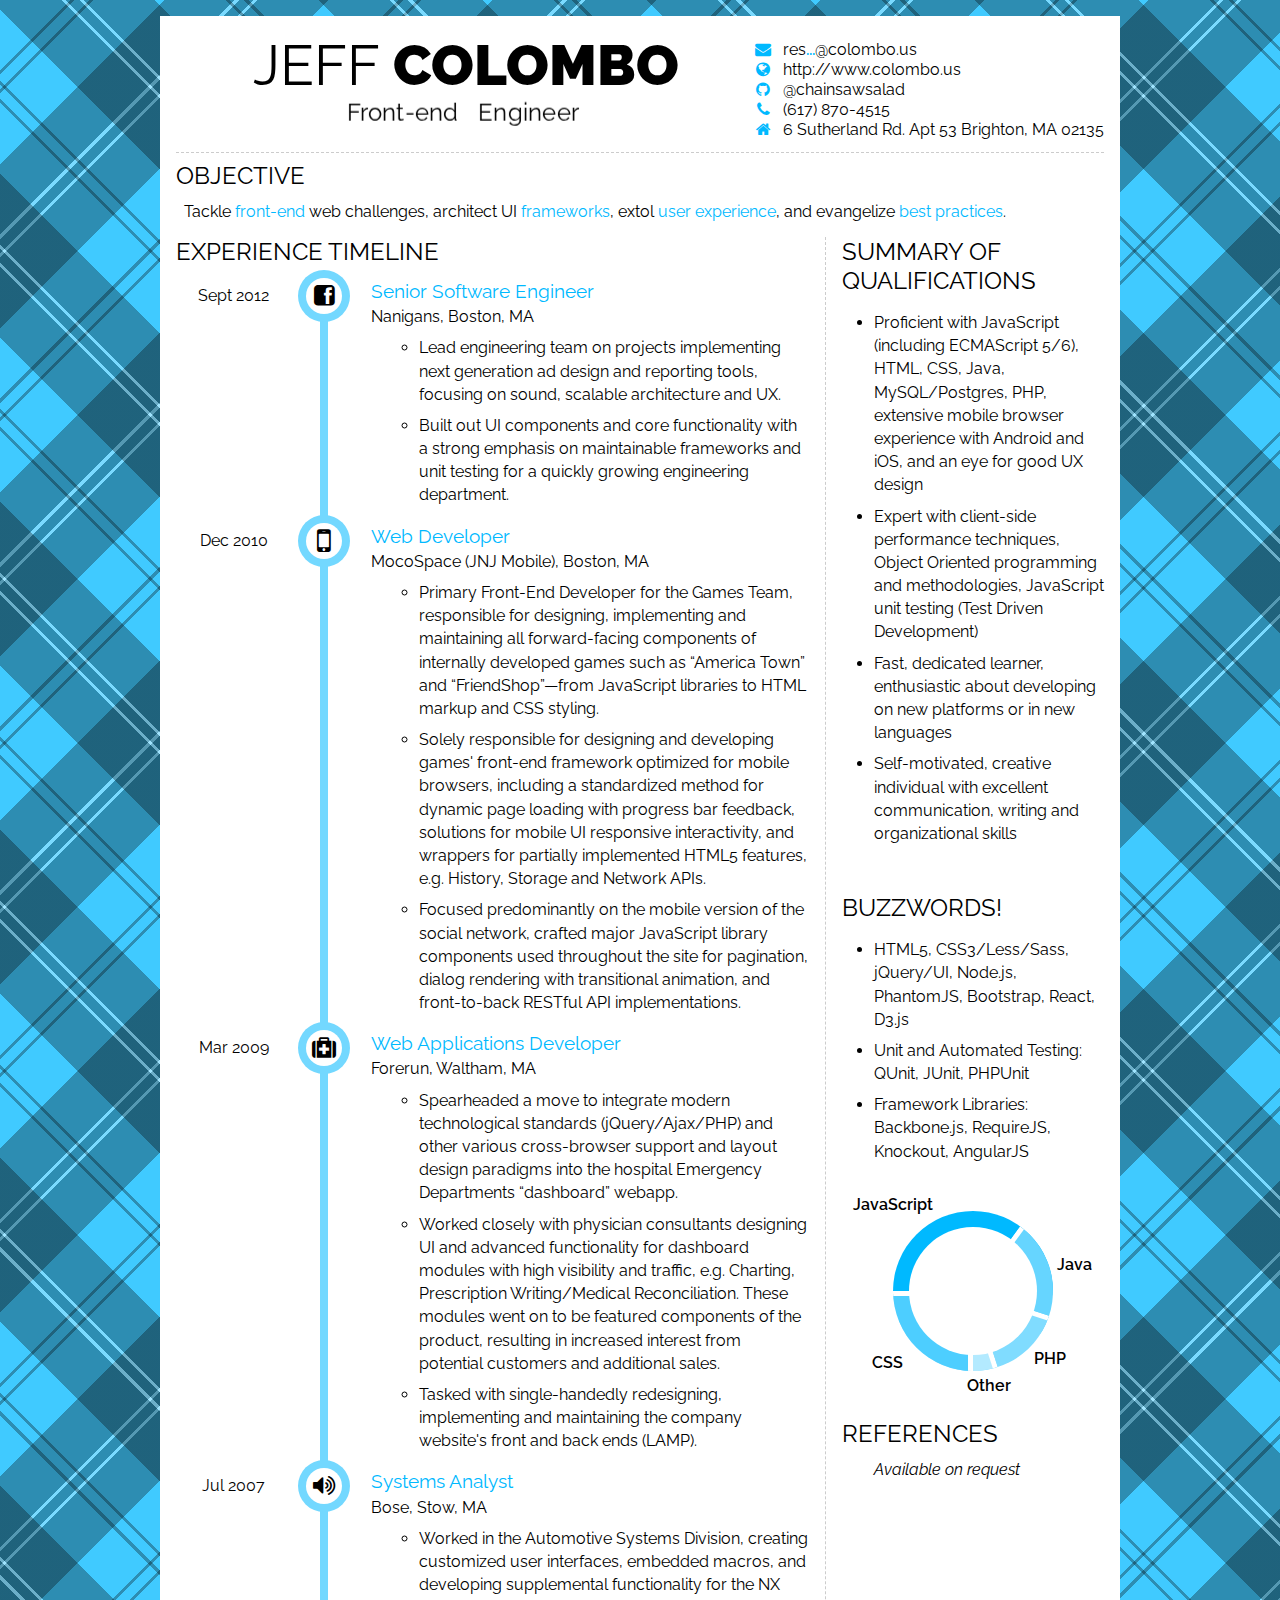
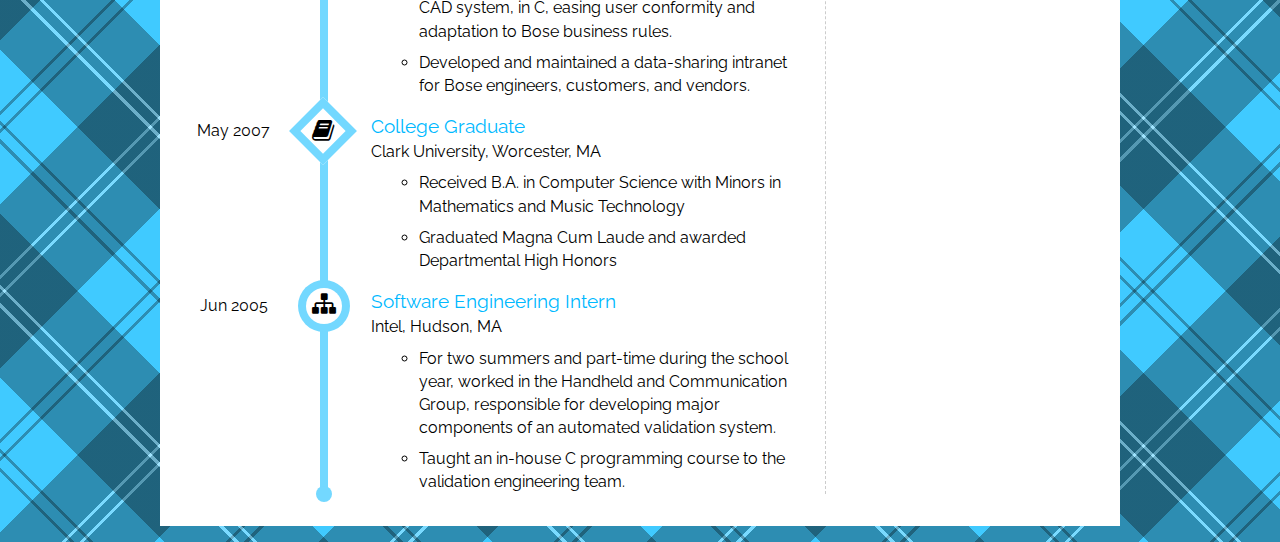
==== resume.html @ 3cbc3ba3 "Less/Sass" ====
<!DOCTYPE html>
<html lang="en">
  <head>
    <meta charset="utf-8">
    <title>Jeff Colombo Resume</title>
    <meta name="viewport" content="width=device-width, initial-scale=1.0">
    <meta name="description" content="Resume for Web Developer Jeff Colombo">
    <meta name="author" content="Jeff Colombo">

    <link href="http://fonts.googleapis.com/css?family=Raleway:900,600,400" rel="stylesheet" type="text/css">
    <link rel="stylesheet" type="text/css" href="/stylesheets/css/resume.css" />
  </head>
  <body>
    <div class="resume">
      <header>
        <div class="contact-info-wrapper">
          <dl>
            <dt class="emphasis"><i class="font-icon icon-envelope"></i></dt>
            <dd>
              <!-- Please excuse the obtrusive JavaScript! Blame ReCaptcha, or Google... -->
              <span class="hidden-email">res<a href="http://www.google.com/recaptcha/mailhide/d?k=01u7hvrrUEGPRYdAg-Y07mNg==&amp;c=YR8vikcQWBKCOrR-VvaVgoRDnx6B1LWPNn09dcgVve4=" onclick="window.open('http://www.google.com/recaptcha/mailhide/d?k\07501u7hvrrUEGPRYdAg-Y07mNg\75\75\46c\75YR8vikcQWBKCOrR-VvaVgoRDnx6B1LWPNn09dcgVve4\075', '', 'toolbar=0,scrollbars=0,location=0,statusbar=0,menubar=0,resizable=0,width=500,height=300'); return false;" title="Reveal this e-mail address">...</a>@colombo.us</span>
              <span class="visible-email">resume@colombo.us</span>
            </dd>
            <dt class="emphasis"><i class="font-icon icon-globe"></i></dt>
            <dd>http://www.colombo.us</dd>
            <dt class="emphasis"><i class="font-icon icon-github"></i></dt>
            <dd>@chainsawsalad</dd>
            <dt class="emphasis"><i class="font-icon icon-phone"></i></dt>
            <dd>(617) 870-4515</dd>
            <dt class="emphasis"><i class="font-icon icon-home"></i></dt>
            <dd>6 Sutherland Rd. Apt 53 Brighton, MA 02135</dd>
          </dl>
        </div>
        <hgroup class="name-title-collection">
          <h1 class="name-title-collection__name">Jeff <span class="name-title-collection__name__last">Colombo</span></h1>
          <h2 class="name-title-collection__title">
            <div class="flipper">
              <div class="adjectives word-container">
                <span class="name-title-collection__title__word front">Front-end</span>
                <span class="name-title-collection__title__word back">Client-side</span>
                <span class="name-title-collection__title__word front">Web</span>
                <span class="name-title-collection__title__word front">UI</span>
              </div>
            </div>
            <div class="flipper">
              <div class="synonyms word-container">
                <span class="name-title-collection__title__word front">Engineer</span>
                <span class="name-title-collection__title__word back">Developer</span>
                <span class="name-title-collection__title__word front">Architect</span>
                <span class="name-title-collection__title__word front">Guy</span>
              </div>
            </div>
          </h2>
        </hgroup>
      </header>

      <section class="resume-section objective">
        <h2 class="section-title">Objective</h2>
        <div class="resume-section__body-wrapper">
          <p>Tackle <span class="emphasis">front-end</span> web challenges, architect UI <span class="emphasis">frameworks</span>, extol <span class="emphasis">user experience</span>, and evangelize <span class="emphasis">best practices</span>.</p>
        </div>
      </section>

      <div class="gutter resume-section__body-wrapper">
        <h2 class="section-title">Summary of Qualifications</h2>

        <aside class="resume-section gutter__aside qualifications">
          <ul>
            <li>Proficient with JavaScript (including ECMAScript 5/6), HTML, CSS, Java, MySQL/Postgres, PHP, extensive mobile browser experience with Android and iOS, and an eye for good UX design</li>
            <li>Expert with client-side performance techniques, Object Oriented programming and methodologies, JavaScript unit testing (Test Driven Development)</li>
            <li>Fast, dedicated learner, enthusiastic about developing on new platforms or in new languages</li>
            <li>Self-motivated, creative individual with excellent communication, writing and organizational skills</li>
          </ul>
        </aside>

        <h2 class="section-title">Buzzwords!</h2>

        <aside class="resume-section gutter__aside buzzwords">
          <ul>
            <li>HTML5, CSS3/Less/Sass, jQuery/UI, Node.js, PhantomJS, Bootstrap, React, D3.js</li>
            <li>Unit and Automated Testing: QUnit, JUnit, PHPUnit</li>
            <li>Framework Libraries: Backbone.js, RequireJS, Knockout, AngularJS</li>
          </ul>
        </aside>

        <aside class="resume-section gutter__aside skill-chart">
          <div class="skill-chart__slice slice-1" data-percent="35">
            <span class="skill-chart__slice__label">JavaScript</span>
          </div>
          <div class="skill-chart__slice slice-2" data-percent="20">
            <span class="skill-chart__slice__label">Java</span>
          </div>
          <div class="skill-chart__slice slice-3" data-percent="10">
            <span class="skill-chart__slice__label">PHP</span>
          </div>
          <div class="skill-chart__slice slice-4" data-percent="10">
            <span class="skill-chart__slice__label">Other</span>
          </div>
          <div class="skill-chart__slice slice-5" data-percent="25">
            <span class="skill-chart__slice__label">CSS</span>
          </div>
          <div class="skill-chart__hole"></div>
        </aside>

        <h2 class="section-title">References</h2>

        <aside class="resume-section gutter__aside references">
          <p><em>Available on request</em></p>
        </aside>
      </div>

      <div class="content">

        <section class="resume-section experience">
          <h2 class="section-title">Experience Timeline</h2>
          <div class="resume-section__body-wrapper">
            <ul class="timeline">
              <li class="timeline__point">
                <time class="timeline__point__date" datetime="2012-09-17">Sept 2012</time>
                <time class="timeline__point__date--end" datetime="0000-00-00">Present</time>
                <div class="timeline-point__icon circle"><i class="font-icon icon-facebook-sign"></i></div>
                <div class="timeline__point__summary">
                  <h3 class="job-title emphasis">Senior Software Engineer</h3>
                  <h4 class="employer-name">Nanigans, Boston, MA</h4>
                  <ul class="job-summary">
                    <li>Lead engineering team on projects implementing next generation ad design and reporting tools, focusing on sound, scalable architecture and UX.</li>
                    <li>Built out UI components and core functionality with a strong emphasis on maintainable frameworks and unit testing for a quickly growing engineering department.</li>
                  </ul>
                </div>
              </li>

              <li class="timeline__point">
                <time class="timeline__point__date" datetime="2010-12-20">Dec 2010</time>
                <time class="timeline__point__date--end" datetime="2012-09-07">Sept 2012</time>
                <div class="timeline-point__icon circle"><i class="font-icon icon-mobile-phone icon-large"></i></div>
                <div class="timeline__point__summary">
                  <h3 class="job-title emphasis">Web Developer</h3>
                  <h4 class="employer-name">MocoSpace (JNJ Mobile), Boston, MA</h4>
                  <ul class="job-summary">
                    <li>Primary Front-End Developer for the Games Team, responsible for designing, implementing and maintaining all forward-facing components of internally developed games such as &ldquo;America Town&rdquo; and &ldquo;FriendShop&rdquo;&mdash;from JavaScript libraries to HTML markup and CSS styling.</li>
                    <li>Solely responsible for designing and developing games' front-end framework optimized for mobile browsers, including a standardized method for dynamic page loading with progress bar feedback, solutions for mobile UI responsive interactivity, and wrappers for partially implemented HTML5 features, e.g. History, Storage and Network APIs.</li>
                    <li>Focused predominantly on the mobile version of the social network, crafted major JavaScript library components used throughout the site for pagination, dialog rendering with transitional animation, and front-to-back RESTful API implementations.</li>
                  </ul>
                </div>
              </li>

              <li class="timeline__point">
                <time class="timeline__point__date" datetime="2009-03-09">Mar 2009</time>
                <time class="timeline__point__date--end" datetime="2010-12-17">Dec 2010</time>
                <div class="timeline-point__icon circle"><i class="font-icon icon-medkit"></i></div>
                <div class="timeline__point__summary">
                  <h3 class="job-title emphasis">Web Applications Developer</h3>
                  <h4 class="employer-name">Forerun, Waltham, MA</h4>
                  <ul class="job-summary">
                    <li>Spearheaded a move to integrate modern technological standards (jQuery/Ajax/PHP) and other various cross-browser support and layout design paradigms into the hospital Emergency Departments &ldquo;dashboard&rdquo; webapp.</li>
                    <li>Worked closely with physician consultants designing UI and advanced functionality for dashboard modules with high visibility and traffic, e.g. Charting, Prescription Writing/Medical Reconciliation. These modules went on to be featured components of the product, resulting in increased interest from potential customers and additional sales.</li>
                    <li>Tasked with single-handedly redesigning, implementing and maintaining the company website's front and back ends (LAMP).</li>
                  </ul>
                </div>
              </li>

              <li class="timeline__point">
                <time class="timeline__point__date" datetime="2007-07-16">Jul 2007</time>
                <time class="timeline__point__date--end" datetime="2009-02-27">Feb 2009</time>
                <div class="timeline-point__icon circle"><i class="font-icon icon-volume-up"></i></div>
                <div class="timeline__point__summary">
                  <h3 class="job-title emphasis">Systems Analyst</h3>
                  <h4 class="employer-name">Bose, Stow, MA</h4>
                  <ul class="job-summary">
                    <li>Worked in the Automotive Systems Division, creating customized user interfaces, embedded macros, and developing supplemental functionality for the NX CAD system, in C, easing user conformity and adaptation to Bose business rules.</li>
                    <li>Developed and maintained a data-sharing intranet for Bose engineers, customers, and vendors.</li>
                  </ul>
                </div>
              </li>

              <li class="timeline__point">
                <time class="timeline__point__date--start" datetime="2003-08-17">Aug 2003</time>
                <time class="timeline__point__date" datetime="2007-05-20">May 2007</time>
                <div class="timeline-point__icon diamond offcenter"><i class="font-icon icon-book"></i></div>
                <div class="timeline__point__summary">
                  <h3 class="job-title emphasis">College Graduate</h3>
                  <h4 class="employer-name">Clark University, Worcester, MA</h4>
                  <ul class="job-summary">
                    <li>Received B.A. in Computer Science with Minors in Mathematics and Music Technology</li>
                    <li>Graduated Magna Cum Laude and awarded Departmental High Honors</li>
                  </ul>
                </div>
              </li>

              <li class="timeline__point">
                <time class="timeline__point__date" datetime="2005-06-13">Jun 2005</time>
                <time class="timeline__point__date--end" datetime="2006-11-22">Nov 2006</time>
                <div class="timeline-point__icon circle offcenter"><i class="font-icon icon-sitemap"></i></div>
                <div class="timeline__point__summary">
                  <h3 class="job-title emphasis">Software Engineering Intern</h3>
                  <h4 class="employer-name">Intel, Hudson, MA</h4>
                  <ul class="job-summary">
                    <li>For two summers and part-time during the school year, worked in the Handheld and Communication Group, responsible for developing major components of an automated validation system.</li>
                    <li>Taught an in-house C programming course to the validation engineering team.</li>
                  </ul>
                </div>
              </li>
            </ul>
          </div>
        </section>
      </div>

    </div>
  </body>
</html>
---- stylesheets/css/resume.css ----
/*!
 *  Font Awesome 3.2.1
 *  the iconic font designed for Bootstrap
 *  ------------------------------------------------------------------------------
 *  The full suite of pictographic icons, examples, and documentation can be
 *  found at http://fontawesome.io.  Stay up to date on Twitter at
 *  http://twitter.com/fontawesome.
 *
 *  License
 *  ------------------------------------------------------------------------------
 *  - The Font Awesome font is licensed under SIL OFL 1.1 -
 *    http://scripts.sil.org/OFL
 *  - Font Awesome CSS, LESS, and SASS files are licensed under MIT License -
 *    http://opensource.org/licenses/mit-license.html
 *  - Font Awesome documentation licensed under CC BY 3.0 -
 *    http://creativecommons.org/licenses/by/3.0/
 *  - Attribution is no longer required in Font Awesome 3.0, but much appreciated:
 *    "Font Awesome by Dave Gandy - http://fontawesome.io"
 *
 *  Author - Dave Gandy
 *  ------------------------------------------------------------------------------
 *  Email: dave@fontawesome.io
 *  Twitter: http://twitter.com/davegandy
 *  Work: Lead Product Designer @ Kyruus - http://kyruus.com
 */
/* FONT PATH
 * -------------------------- */
@font-face {
  font-family: 'FontAwesome';
  src: url('/font/fontawesome-webfont.eot?v=3.2.1');
  src: url('/font/fontawesome-webfont.eot?#iefix&v=3.2.1') format('embedded-opentype'), url('/font/fontawesome-webfont.woff?v=3.2.1') format('woff'), url('/font/fontawesome-webfont.ttf?v=3.2.1') format('truetype'), url('/font/fontawesome-webfont.svg#fontawesomeregular?v=3.2.1') format('svg');
  font-weight: normal;
  font-style: normal;
}
/* FONT AWESOME CORE
 * -------------------------- */
[class^="icon-"],
[class*=" icon-"] {
  font-family: FontAwesome;
  font-weight: normal;
  font-style: normal;
  text-decoration: inherit;
  -webkit-font-smoothing: antialiased;
  *margin-right: .3em;
}
[class^="icon-"]:before,
[class*=" icon-"]:before {
  text-decoration: inherit;
  display: inline-block;
  speak: none;
}
/* makes the font 33% larger relative to the icon container */
.icon-large:before {
  vertical-align: -10%;
  font-size: 1.3333333333333333em;
}
/* makes sure icons active on rollover in links */
a [class^="icon-"],
a [class*=" icon-"] {
  display: inline;
}
/* increased font size for icon-large */
[class^="icon-"].icon-fixed-width,
[class*=" icon-"].icon-fixed-width {
  display: inline-block;
  width: 1.1428571428571428em;
  text-align: right;
  padding-right: 0.2857142857142857em;
}
[class^="icon-"].icon-fixed-width.icon-large,
[class*=" icon-"].icon-fixed-width.icon-large {
  width: 1.4285714285714286em;
}
.icons-ul {
  margin-left: 2.142857142857143em;
  list-style-type: none;
}
.icons-ul > li {
  position: relative;
}
.icons-ul .icon-li {
  position: absolute;
  left: -2.142857142857143em;
  width: 2.142857142857143em;
  text-align: center;
  line-height: inherit;
}
[class^="icon-"].hide,
[class*=" icon-"].hide {
  display: none;
}
.icon-muted {
  color: #eeeeee;
}
.icon-light {
  color: #ffffff;
}
.icon-dark {
  color: #333333;
}
.icon-border {
  border: solid 1px #eeeeee;
  padding: .2em .25em .15em;
  -webkit-border-radius: 3px;
  -moz-border-radius: 3px;
  border-radius: 3px;
}
.icon-2x {
  font-size: 2em;
}
.icon-2x.icon-border {
  border-width: 2px;
  -webkit-border-radius: 4px;
  -moz-border-radius: 4px;
  border-radius: 4px;
}
.icon-3x {
  font-size: 3em;
}
.icon-3x.icon-border {
  border-width: 3px;
  -webkit-border-radius: 5px;
  -moz-border-radius: 5px;
  border-radius: 5px;
}
.icon-4x {
  font-size: 4em;
}
.icon-4x.icon-border {
  border-width: 4px;
  -webkit-border-radius: 6px;
  -moz-border-radius: 6px;
  border-radius: 6px;
}
.icon-5x {
  font-size: 5em;
}
.icon-5x.icon-border {
  border-width: 5px;
  -webkit-border-radius: 7px;
  -moz-border-radius: 7px;
  border-radius: 7px;
}
.pull-right {
  float: right;
}
.pull-left {
  float: left;
}
[class^="icon-"].pull-left,
[class*=" icon-"].pull-left {
  margin-right: .3em;
}
[class^="icon-"].pull-right,
[class*=" icon-"].pull-right {
  margin-left: .3em;
}
/* BOOTSTRAP SPECIFIC CLASSES
 * -------------------------- */
/* Bootstrap 2.0 sprites.less reset */
[class^="icon-"],
[class*=" icon-"] {
  display: inline;
  width: auto;
  height: auto;
  line-height: normal;
  vertical-align: baseline;
  background-image: none;
  background-position: 0% 0%;
  background-repeat: repeat;
  margin-top: 0;
}
/* more sprites.less reset */
.icon-white,
.nav-pills > .active > a > [class^="icon-"],
.nav-pills > .active > a > [class*=" icon-"],
.nav-list > .active > a > [class^="icon-"],
.nav-list > .active > a > [class*=" icon-"],
.navbar-inverse .nav > .active > a > [class^="icon-"],
.navbar-inverse .nav > .active > a > [class*=" icon-"],
.dropdown-menu > li > a:hover > [class^="icon-"],
.dropdown-menu > li > a:hover > [class*=" icon-"],
.dropdown-menu > .active > a > [class^="icon-"],
.dropdown-menu > .active > a > [class*=" icon-"],
.dropdown-submenu:hover > a > [class^="icon-"],
.dropdown-submenu:hover > a > [class*=" icon-"] {
  background-image: none;
}
/* keeps Bootstrap styles with and without icons the same */
.btn [class^="icon-"].icon-large,
.nav [class^="icon-"].icon-large,
.btn [class*=" icon-"].icon-large,
.nav [class*=" icon-"].icon-large {
  line-height: .9em;
}
.btn [class^="icon-"].icon-spin,
.nav [class^="icon-"].icon-spin,
.btn [class*=" icon-"].icon-spin,
.nav [class*=" icon-"].icon-spin {
  display: inline-block;
}
.nav-tabs [class^="icon-"],
.nav-pills [class^="icon-"],
.nav-tabs [class*=" icon-"],
.nav-pills [class*=" icon-"],
.nav-tabs [class^="icon-"].icon-large,
.nav-pills [class^="icon-"].icon-large,
.nav-tabs [class*=" icon-"].icon-large,
.nav-pills [class*=" icon-"].icon-large {
  line-height: .9em;
}
.btn [class^="icon-"].pull-left.icon-2x,
.btn [class*=" icon-"].pull-left.icon-2x,
.btn [class^="icon-"].pull-right.icon-2x,
.btn [class*=" icon-"].pull-right.icon-2x {
  margin-top: .18em;
}
.btn [class^="icon-"].icon-spin.icon-large,
.btn [class*=" icon-"].icon-spin.icon-large {
  line-height: .8em;
}
.btn.btn-small [class^="icon-"].pull-left.icon-2x,
.btn.btn-small [class*=" icon-"].pull-left.icon-2x,
.btn.btn-small [class^="icon-"].pull-right.icon-2x,
.btn.btn-small [class*=" icon-"].pull-right.icon-2x {
  margin-top: .25em;
}
.btn.btn-large [class^="icon-"],
.btn.btn-large [class*=" icon-"] {
  margin-top: 0;
}
.btn.btn-large [class^="icon-"].pull-left.icon-2x,
.btn.btn-large [class*=" icon-"].pull-left.icon-2x,
.btn.btn-large [class^="icon-"].pull-right.icon-2x,
.btn.btn-large [class*=" icon-"].pull-right.icon-2x {
  margin-top: .05em;
}
.btn.btn-large [class^="icon-"].pull-left.icon-2x,
.btn.btn-large [class*=" icon-"].pull-left.icon-2x {
  margin-right: .2em;
}
.btn.btn-large [class^="icon-"].pull-right.icon-2x,
.btn.btn-large [class*=" icon-"].pull-right.icon-2x {
  margin-left: .2em;
}
/* Fixes alignment in nav lists */
.nav-list [class^="icon-"],
.nav-list [class*=" icon-"] {
  line-height: inherit;
}
/* EXTRAS
 * -------------------------- */
/* Stacked and layered icon */
.icon-stack {
  position: relative;
  display: inline-block;
  width: 2em;
  height: 2em;
  line-height: 2em;
  vertical-align: -35%;
}
.icon-stack [class^="icon-"],
.icon-stack [class*=" icon-"] {
  display: block;
  text-align: center;
  position: absolute;
  width: 100%;
  height: 100%;
  font-size: 1em;
  line-height: inherit;
  *line-height: 2em;
}
.icon-stack .icon-stack-base {
  font-size: 2em;
  *line-height: 1em;
}
/* Animated rotating icon */
.icon-spin {
  display: inline-block;
  -moz-animation: spin 2s infinite linear;
  -o-animation: spin 2s infinite linear;
  -webkit-animation: spin 2s infinite linear;
  animation: spin 2s infinite linear;
}
/* Prevent stack and spinners from being taken inline when inside a link */
a .icon-stack,
a .icon-spin {
  display: inline-block;
  text-decoration: none;
}
@-moz-keyframes spin {
  0% {
    -moz-transform: rotate(0deg);
  }
  100% {
    -moz-transform: rotate(359deg);
  }
}
@-webkit-keyframes spin {
  0% {
    -webkit-transform: rotate(0deg);
  }
  100% {
    -webkit-transform: rotate(359deg);
  }
}
@-o-keyframes spin {
  0% {
    -o-transform: rotate(0deg);
  }
  100% {
    -o-transform: rotate(359deg);
  }
}
@-ms-keyframes spin {
  0% {
    -ms-transform: rotate(0deg);
  }
  100% {
    -ms-transform: rotate(359deg);
  }
}
@keyframes spin {
  0% {
    transform: rotate(0deg);
  }
  100% {
    transform: rotate(359deg);
  }
}
/* Icon rotations and mirroring */
.icon-rotate-90:before {
  -webkit-transform: rotate(90deg);
  -moz-transform: rotate(90deg);
  -ms-transform: rotate(90deg);
  -o-transform: rotate(90deg);
  transform: rotate(90deg);
  filter: progid:DXImageTransform.Microsoft.BasicImage(rotation=1);
}
.icon-rotate-180:before {
  -webkit-transform: rotate(180deg);
  -moz-transform: rotate(180deg);
  -ms-transform: rotate(180deg);
  -o-transform: rotate(180deg);
  transform: rotate(180deg);
  filter: progid:DXImageTransform.Microsoft.BasicImage(rotation=2);
}
.icon-rotate-270:before {
  -webkit-transform: rotate(270deg);
  -moz-transform: rotate(270deg);
  -ms-transform: rotate(270deg);
  -o-transform: rotate(270deg);
  transform: rotate(270deg);
  filter: progid:DXImageTransform.Microsoft.BasicImage(rotation=3);
}
.icon-flip-horizontal:before {
  -webkit-transform: scale(-1, 1);
  -moz-transform: scale(-1, 1);
  -ms-transform: scale(-1, 1);
  -o-transform: scale(-1, 1);
  transform: scale(-1, 1);
}
.icon-flip-vertical:before {
  -webkit-transform: scale(1, -1);
  -moz-transform: scale(1, -1);
  -ms-transform: scale(1, -1);
  -o-transform: scale(1, -1);
  transform: scale(1, -1);
}
/* ensure rotation occurs inside anchor tags */
a .icon-rotate-90:before,
a .icon-rotate-180:before,
a .icon-rotate-270:before,
a .icon-flip-horizontal:before,
a .icon-flip-vertical:before {
  display: inline-block;
}
/* Font Awesome uses the Unicode Private Use Area (PUA) to ensure screen
   readers do not read off random characters that represent icons */
.icon-glass:before {
  content: "\f000";
}
.icon-music:before {
  content: "\f001";
}
.icon-search:before {
  content: "\f002";
}
.icon-envelope-alt:before {
  content: "\f003";
}
.icon-heart:before {
  content: "\f004";
}
.icon-star:before {
  content: "\f005";
}
.icon-star-empty:before {
  content: "\f006";
}
.icon-user:before {
  content: "\f007";
}
.icon-film:before {
  content: "\f008";
}
.icon-th-large:before {
  content: "\f009";
}
.icon-th:before {
  content: "\f00a";
}
.icon-th-list:before {
  content: "\f00b";
}
.icon-ok:before {
  content: "\f00c";
}
.icon-remove:before {
  content: "\f00d";
}
.icon-zoom-in:before {
  content: "\f00e";
}
.icon-zoom-out:before {
  content: "\f010";
}
.icon-power-off:before,
.icon-off:before {
  content: "\f011";
}
.icon-signal:before {
  content: "\f012";
}
.icon-gear:before,
.icon-cog:before {
  content: "\f013";
}
.icon-trash:before {
  content: "\f014";
}
.icon-home:before {
  content: "\f015";
}
.icon-file-alt:before {
  content: "\f016";
}
.icon-time:before {
  content: "\f017";
}
.icon-road:before {
  content: "\f018";
}
.icon-download-alt:before {
  content: "\f019";
}
.icon-download:before {
  content: "\f01a";
}
.icon-upload:before {
  content: "\f01b";
}
.icon-inbox:before {
  content: "\f01c";
}
.icon-play-circle:before {
  content: "\f01d";
}
.icon-rotate-right:before,
.icon-repeat:before {
  content: "\f01e";
}
.icon-refresh:before {
  content: "\f021";
}
.icon-list-alt:before {
  content: "\f022";
}
.icon-lock:before {
  content: "\f023";
}
.icon-flag:before {
  content: "\f024";
}
.icon-headphones:before {
  content: "\f025";
}
.icon-volume-off:before {
  content: "\f026";
}
.icon-volume-down:before {
  content: "\f027";
}
.icon-volume-up:before {
  content: "\f028";
}
.icon-qrcode:before {
  content: "\f029";
}
.icon-barcode:before {
  content: "\f02a";
}
.icon-tag:before {
  content: "\f02b";
}
.icon-tags:before {
  content: "\f02c";
}
.icon-book:before {
  content: "\f02d";
}
.icon-bookmark:before {
  content: "\f02e";
}
.icon-print:before {
  content: "\f02f";
}
.icon-camera:before {
  content: "\f030";
}
.icon-font:before {
  content: "\f031";
}
.icon-bold:before {
  content: "\f032";
}
.icon-italic:before {
  content: "\f033";
}
.icon-text-height:before {
  content: "\f034";
}
.icon-text-width:before {
  content: "\f035";
}
.icon-align-left:before {
  content: "\f036";
}
.icon-align-center:before {
  content: "\f037";
}
.icon-align-right:before {
  content: "\f038";
}
.icon-align-justify:before {
  content: "\f039";
}
.icon-list:before {
  content: "\f03a";
}
.icon-indent-left:before {
  content: "\f03b";
}
.icon-indent-right:before {
  content: "\f03c";
}
.icon-facetime-video:before {
  content: "\f03d";
}
.icon-picture:before {
  content: "\f03e";
}
.icon-pencil:before {
  content: "\f040";
}
.icon-map-marker:before {
  content: "\f041";
}
.icon-adjust:before {
  content: "\f042";
}
.icon-tint:before {
  content: "\f043";
}
.icon-edit:before {
  content: "\f044";
}
.icon-share:before {
  content: "\f045";
}
.icon-check:before {
  content: "\f046";
}
.icon-move:before {
  content: "\f047";
}
.icon-step-backward:before {
  content: "\f048";
}
.icon-fast-backward:before {
  content: "\f049";
}
.icon-backward:before {
  content: "\f04a";
}
.icon-play:before {
  content: "\f04b";
}
.icon-pause:before {
  content: "\f04c";
}
.icon-stop:before {
  content: "\f04d";
}
.icon-forward:before {
  content: "\f04e";
}
.icon-fast-forward:before {
  content: "\f050";
}
.icon-step-forward:before {
  content: "\f051";
}
.icon-eject:before {
  content: "\f052";
}
.icon-chevron-left:before {
  content: "\f053";
}
.icon-chevron-right:before {
  content: "\f054";
}
.icon-plus-sign:before {
  content: "\f055";
}
.icon-minus-sign:before {
  content: "\f056";
}
.icon-remove-sign:before {
  content: "\f057";
}
.icon-ok-sign:before {
  content: "\f058";
}
.icon-question-sign:before {
  content: "\f059";
}
.icon-info-sign:before {
  content: "\f05a";
}
.icon-screenshot:before {
  content: "\f05b";
}
.icon-remove-circle:before {
  content: "\f05c";
}
.icon-ok-circle:before {
  content: "\f05d";
}
.icon-ban-circle:before {
  content: "\f05e";
}
.icon-arrow-left:before {
  content: "\f060";
}
.icon-arrow-right:before {
  content: "\f061";
}
.icon-arrow-up:before {
  content: "\f062";
}
.icon-arrow-down:before {
  content: "\f063";
}
.icon-mail-forward:before,
.icon-share-alt:before {
  content: "\f064";
}
.icon-resize-full:before {
  content: "\f065";
}
.icon-resize-small:before {
  content: "\f066";
}
.icon-plus:before {
  content: "\f067";
}
.icon-minus:before {
  content: "\f068";
}
.icon-asterisk:before {
  content: "\f069";
}
.icon-exclamation-sign:before {
  content: "\f06a";
}
.icon-gift:before {
  content: "\f06b";
}
.icon-leaf:before {
  content: "\f06c";
}
.icon-fire:before {
  content: "\f06d";
}
.icon-eye-open:before {
  content: "\f06e";
}
.icon-eye-close:before {
  content: "\f070";
}
.icon-warning-sign:before {
  content: "\f071";
}
.icon-plane:before {
  content: "\f072";
}
.icon-calendar:before {
  content: "\f073";
}
.icon-random:before {
  content: "\f074";
}
.icon-comment:before {
  content: "\f075";
}
.icon-magnet:before {
  content: "\f076";
}
.icon-chevron-up:before {
  content: "\f077";
}
.icon-chevron-down:before {
  content: "\f078";
}
.icon-retweet:before {
  content: "\f079";
}
.icon-shopping-cart:before {
  content: "\f07a";
}
.icon-folder-close:before {
  content: "\f07b";
}
.icon-folder-open:before {
  content: "\f07c";
}
.icon-resize-vertical:before {
  content: "\f07d";
}
.icon-resize-horizontal:before {
  content: "\f07e";
}
.icon-bar-chart:before {
  content: "\f080";
}
.icon-twitter-sign:before {
  content: "\f081";
}
.icon-facebook-sign:before {
  content: "\f082";
}
.icon-camera-retro:before {
  content: "\f083";
}
.icon-key:before {
  content: "\f084";
}
.icon-gears:before,
.icon-cogs:before {
  content: "\f085";
}
.icon-comments:before {
  content: "\f086";
}
.icon-thumbs-up-alt:before {
  content: "\f087";
}
.icon-thumbs-down-alt:before {
  content: "\f088";
}
.icon-star-half:before {
  content: "\f089";
}
.icon-heart-empty:before {
  content: "\f08a";
}
.icon-signout:before {
  content: "\f08b";
}
.icon-linkedin-sign:before {
  content: "\f08c";
}
.icon-pushpin:before {
  content: "\f08d";
}
.icon-external-link:before {
  content: "\f08e";
}
.icon-signin:before {
  content: "\f090";
}
.icon-trophy:before {
  content: "\f091";
}
.icon-github-sign:before {
  content: "\f092";
}
.icon-upload-alt:before {
  content: "\f093";
}
.icon-lemon:before {
  content: "\f094";
}
.icon-phone:before {
  content: "\f095";
}
.icon-unchecked:before,
.icon-check-empty:before {
  content: "\f096";
}
.icon-bookmark-empty:before {
  content: "\f097";
}
.icon-phone-sign:before {
  content: "\f098";
}
.icon-twitter:before {
  content: "\f099";
}
.icon-facebook:before {
  content: "\f09a";
}
.icon-github:before {
  content: "\f09b";
}
.icon-unlock:before {
  content: "\f09c";
}
.icon-credit-card:before {
  content: "\f09d";
}
.icon-rss:before {
  content: "\f09e";
}
.icon-hdd:before {
  content: "\f0a0";
}
.icon-bullhorn:before {
  content: "\f0a1";
}
.icon-bell:before {
  content: "\f0a2";
}
.icon-certificate:before {
  content: "\f0a3";
}
.icon-hand-right:before {
  content: "\f0a4";
}
.icon-hand-left:before {
  content: "\f0a5";
}
.icon-hand-up:before {
  content: "\f0a6";
}
.icon-hand-down:before {
  content: "\f0a7";
}
.icon-circle-arrow-left:before {
  content: "\f0a8";
}
.icon-circle-arrow-right:before {
  content: "\f0a9";
}
.icon-circle-arrow-up:before {
  content: "\f0aa";
}
.icon-circle-arrow-down:before {
  content: "\f0ab";
}
.icon-globe:before {
  content: "\f0ac";
}
.icon-wrench:before {
  content: "\f0ad";
}
.icon-tasks:before {
  content: "\f0ae";
}
.icon-filter:before {
  content: "\f0b0";
}
.icon-briefcase:before {
  content: "\f0b1";
}
.icon-fullscreen:before {
  content: "\f0b2";
}
.icon-group:before {
  content: "\f0c0";
}
.icon-link:before {
  content: "\f0c1";
}
.icon-cloud:before {
  content: "\f0c2";
}
.icon-beaker:before {
  content: "\f0c3";
}
.icon-cut:before {
  content: "\f0c4";
}
.icon-copy:before {
  content: "\f0c5";
}
.icon-paperclip:before,
.icon-paper-clip:before {
  content: "\f0c6";
}
.icon-save:before {
  content: "\f0c7";
}
.icon-sign-blank:before {
  content: "\f0c8";
}
.icon-reorder:before {
  content: "\f0c9";
}
.icon-list-ul:before {
  content: "\f0ca";
}
.icon-list-ol:before {
  content: "\f0cb";
}
.icon-strikethrough:before {
  content: "\f0cc";
}
.icon-underline:before {
  content: "\f0cd";
}
.icon-table:before {
  content: "\f0ce";
}
.icon-magic:before {
  content: "\f0d0";
}
.icon-truck:before {
  content: "\f0d1";
}
.icon-pinterest:before {
  content: "\f0d2";
}
.icon-pinterest-sign:before {
  content: "\f0d3";
}
.icon-google-plus-sign:before {
  content: "\f0d4";
}
.icon-google-plus:before {
  content: "\f0d5";
}
.icon-money:before {
  content: "\f0d6";
}
.icon-caret-down:before {
  content: "\f0d7";
}
.icon-caret-up:before {
  content: "\f0d8";
}
.icon-caret-left:before {
  content: "\f0d9";
}
.icon-caret-right:before {
  content: "\f0da";
}
.icon-columns:before {
  content: "\f0db";
}
.icon-sort:before {
  content: "\f0dc";
}
.icon-sort-down:before {
  content: "\f0dd";
}
.icon-sort-up:before {
  content: "\f0de";
}
.icon-envelope:before {
  content: "\f0e0";
}
.icon-linkedin:before {
  content: "\f0e1";
}
.icon-rotate-left:before,
.icon-undo:before {
  content: "\f0e2";
}
.icon-legal:before {
  content: "\f0e3";
}
.icon-dashboard:before {
  content: "\f0e4";
}
.icon-comment-alt:before {
  content: "\f0e5";
}
.icon-comments-alt:before {
  content: "\f0e6";
}
.icon-bolt:before {
  content: "\f0e7";
}
.icon-sitemap:before {
  content: "\f0e8";
}
.icon-umbrella:before {
  content: "\f0e9";
}
.icon-paste:before {
  content: "\f0ea";
}
.icon-lightbulb:before {
  content: "\f0eb";
}
.icon-exchange:before {
  content: "\f0ec";
}
.icon-cloud-download:before {
  content: "\f0ed";
}
.icon-cloud-upload:before {
  content: "\f0ee";
}
.icon-user-md:before {
  content: "\f0f0";
}
.icon-stethoscope:before {
  content: "\f0f1";
}
.icon-suitcase:before {
  content: "\f0f2";
}
.icon-bell-alt:before {
  content: "\f0f3";
}
.icon-coffee:before {
  content: "\f0f4";
}
.icon-food:before {
  content: "\f0f5";
}
.icon-file-text-alt:before {
  content: "\f0f6";
}
.icon-building:before {
  content: "\f0f7";
}
.icon-hospital:before {
  content: "\f0f8";
}
.icon-ambulance:before {
  content: "\f0f9";
}
.icon-medkit:before {
  content: "\f0fa";
}
.icon-fighter-jet:before {
  content: "\f0fb";
}
.icon-beer:before {
  content: "\f0fc";
}
.icon-h-sign:before {
  content: "\f0fd";
}
.icon-plus-sign-alt:before {
  content: "\f0fe";
}
.icon-double-angle-left:before {
  content: "\f100";
}
.icon-double-angle-right:before {
  content: "\f101";
}
.icon-double-angle-up:before {
  content: "\f102";
}
.icon-double-angle-down:before {
  content: "\f103";
}
.icon-angle-left:before {
  content: "\f104";
}
.icon-angle-right:before {
  content: "\f105";
}
.icon-angle-up:before {
  content: "\f106";
}
.icon-angle-down:before {
  content: "\f107";
}
.icon-desktop:before {
  content: "\f108";
}
.icon-laptop:before {
  content: "\f109";
}
.icon-tablet:before {
  content: "\f10a";
}
.icon-mobile-phone:before {
  content: "\f10b";
}
.icon-circle-blank:before {
  content: "\f10c";
}
.icon-quote-left:before {
  content: "\f10d";
}
.icon-quote-right:before {
  content: "\f10e";
}
.icon-spinner:before {
  content: "\f110";
}
.icon-circle:before {
  content: "\f111";
}
.icon-mail-reply:before,
.icon-reply:before {
  content: "\f112";
}
.icon-github-alt:before {
  content: "\f113";
}
.icon-folder-close-alt:before {
  content: "\f114";
}
.icon-folder-open-alt:before {
  content: "\f115";
}
.icon-expand-alt:before {
  content: "\f116";
}
.icon-collapse-alt:before {
  content: "\f117";
}
.icon-smile:before {
  content: "\f118";
}
.icon-frown:before {
  content: "\f119";
}
.icon-meh:before {
  content: "\f11a";
}
.icon-gamepad:before {
  content: "\f11b";
}
.icon-keyboard:before {
  content: "\f11c";
}
.icon-flag-alt:before {
  content: "\f11d";
}
.icon-flag-checkered:before {
  content: "\f11e";
}
.icon-terminal:before {
  content: "\f120";
}
.icon-code:before {
  content: "\f121";
}
.icon-reply-all:before {
  content: "\f122";
}
.icon-mail-reply-all:before {
  content: "\f122";
}
.icon-star-half-full:before,
.icon-star-half-empty:before {
  content: "\f123";
}
.icon-location-arrow:before {
  content: "\f124";
}
.icon-crop:before {
  content: "\f125";
}
.icon-code-fork:before {
  content: "\f126";
}
.icon-unlink:before {
  content: "\f127";
}
.icon-question:before {
  content: "\f128";
}
.icon-info:before {
  content: "\f129";
}
.icon-exclamation:before {
  content: "\f12a";
}
.icon-superscript:before {
  content: "\f12b";
}
.icon-subscript:before {
  content: "\f12c";
}
.icon-eraser:before {
  content: "\f12d";
}
.icon-puzzle-piece:before {
  content: "\f12e";
}
.icon-microphone:before {
  content: "\f130";
}
.icon-microphone-off:before {
  content: "\f131";
}
.icon-shield:before {
  content: "\f132";
}
.icon-calendar-empty:before {
  content: "\f133";
}
.icon-fire-extinguisher:before {
  content: "\f134";
}
.icon-rocket:before {
  content: "\f135";
}
.icon-maxcdn:before {
  content: "\f136";
}
.icon-chevron-sign-left:before {
  content: "\f137";
}
.icon-chevron-sign-right:before {
  content: "\f138";
}
.icon-chevron-sign-up:before {
  content: "\f139";
}
.icon-chevron-sign-down:before {
  content: "\f13a";
}
.icon-html5:before {
  content: "\f13b";
}
.icon-css3:before {
  content: "\f13c";
}
.icon-anchor:before {
  content: "\f13d";
}
.icon-unlock-alt:before {
  content: "\f13e";
}
.icon-bullseye:before {
  content: "\f140";
}
.icon-ellipsis-horizontal:before {
  content: "\f141";
}
.icon-ellipsis-vertical:before {
  content: "\f142";
}
.icon-rss-sign:before {
  content: "\f143";
}
.icon-play-sign:before {
  content: "\f144";
}
.icon-ticket:before {
  content: "\f145";
}
.icon-minus-sign-alt:before {
  content: "\f146";
}
.icon-check-minus:before {
  content: "\f147";
}
.icon-level-up:before {
  content: "\f148";
}
.icon-level-down:before {
  content: "\f149";
}
.icon-check-sign:before {
  content: "\f14a";
}
.icon-edit-sign:before {
  content: "\f14b";
}
.icon-external-link-sign:before {
  content: "\f14c";
}
.icon-share-sign:before {
  content: "\f14d";
}
.icon-compass:before {
  content: "\f14e";
}
.icon-collapse:before {
  content: "\f150";
}
.icon-collapse-top:before {
  content: "\f151";
}
.icon-expand:before {
  content: "\f152";
}
.icon-euro:before,
.icon-eur:before {
  content: "\f153";
}
.icon-gbp:before {
  content: "\f154";
}
.icon-dollar:before,
.icon-usd:before {
  content: "\f155";
}
.icon-rupee:before,
.icon-inr:before {
  content: "\f156";
}
.icon-yen:before,
.icon-jpy:before {
  content: "\f157";
}
.icon-renminbi:before,
.icon-cny:before {
  content: "\f158";
}
.icon-won:before,
.icon-krw:before {
  content: "\f159";
}
.icon-bitcoin:before,
.icon-btc:before {
  content: "\f15a";
}
.icon-file:before {
  content: "\f15b";
}
.icon-file-text:before {
  content: "\f15c";
}
.icon-sort-by-alphabet:before {
  content: "\f15d";
}
.icon-sort-by-alphabet-alt:before {
  content: "\f15e";
}
.icon-sort-by-attributes:before {
  content: "\f160";
}
.icon-sort-by-attributes-alt:before {
  content: "\f161";
}
.icon-sort-by-order:before {
  content: "\f162";
}
.icon-sort-by-order-alt:before {
  content: "\f163";
}
.icon-thumbs-up:before {
  content: "\f164";
}
.icon-thumbs-down:before {
  content: "\f165";
}
.icon-youtube-sign:before {
  content: "\f166";
}
.icon-youtube:before {
  content: "\f167";
}
.icon-xing:before {
  content: "\f168";
}
.icon-xing-sign:before {
  content: "\f169";
}
.icon-youtube-play:before {
  content: "\f16a";
}
.icon-dropbox:before {
  content: "\f16b";
}
.icon-stackexchange:before {
  content: "\f16c";
}
.icon-instagram:before {
  content: "\f16d";
}
.icon-flickr:before {
  content: "\f16e";
}
.icon-adn:before {
  content: "\f170";
}
.icon-bitbucket:before {
  content: "\f171";
}
.icon-bitbucket-sign:before {
  content: "\f172";
}
.icon-tumblr:before {
  content: "\f173";
}
.icon-tumblr-sign:before {
  content: "\f174";
}
.icon-long-arrow-down:before {
  content: "\f175";
}
.icon-long-arrow-up:before {
  content: "\f176";
}
.icon-long-arrow-left:before {
  content: "\f177";
}
.icon-long-arrow-right:before {
  content: "\f178";
}
.icon-apple:before {
  content: "\f179";
}
.icon-windows:before {
  content: "\f17a";
}
.icon-android:before {
  content: "\f17b";
}
.icon-linux:before {
  content: "\f17c";
}
.icon-dribbble:before {
  content: "\f17d";
}
.icon-skype:before {
  content: "\f17e";
}
.icon-foursquare:before {
  content: "\f180";
}
.icon-trello:before {
  content: "\f181";
}
.icon-female:before {
  content: "\f182";
}
.icon-male:before {
  content: "\f183";
}
.icon-gittip:before {
  content: "\f184";
}
.icon-sun:before {
  content: "\f185";
}
.icon-moon:before {
  content: "\f186";
}
.icon-archive:before {
  content: "\f187";
}
.icon-bug:before {
  content: "\f188";
}
.icon-vk:before {
  content: "\f189";
}
.icon-weibo:before {
  content: "\f18a";
}
.icon-renren:before {
  content: "\f18b";
}
*,
*:after,
*:before {
  -webkit-box-sizing: border-box;
  -moz-box-sizing: border-box;
  box-sizing: border-box;
}
body {
  font-family: 'Raleway', 'Helvetica', sans-serif;
  text-rendering: optimizeLegibility;
  -webkit-font-feature-settings: 'kern';
  -moz-font-feature-settings: 'kern';
  font-feature-settings: 'kern';
  background-color: #73d8ff;
  color: #000000;
  margin: 0;
  background-color: #40caff;
  background-image: repeating-linear-gradient(45deg, transparent, transparent 50px, rgba(0, 0, 0, 0.3) 50px, rgba(0, 0, 0, 0.3) 53px, transparent 53px, transparent 63px, rgba(0, 0, 0, 0.3) 63px, rgba(0, 0, 0, 0.3) 66px, transparent 66px, transparent 116px, rgba(0, 0, 0, 0.3) 116px, rgba(0, 0, 0, 0.3) 166px, rgba(255, 255, 255, 0.3) 166px, rgba(255, 255, 255, 0.3) 169px, rgba(0, 0, 0, 0.3) 169px, rgba(0, 0, 0, 0.3) 179px, rgba(255, 255, 255, 0.3) 179px, rgba(255, 255, 255, 0.3) 182px, rgba(0, 0, 0, 0.3) 182px, rgba(0, 0, 0, 0.3) 232px, transparent 232px), repeating-linear-gradient(135deg, transparent, transparent 50px, rgba(0, 0, 0, 0.3) 50px, rgba(0, 0, 0, 0.3) 53px, transparent 53px, transparent 63px, rgba(0, 0, 0, 0.3) 63px, rgba(0, 0, 0, 0.3) 66px, transparent 66px, transparent 116px, rgba(0, 0, 0, 0.3) 116px, rgba(0, 0, 0, 0.3) 166px, rgba(255, 255, 255, 0.3) 166px, rgba(255, 255, 255, 0.3) 169px, rgba(0, 0, 0, 0.3) 169px, rgba(0, 0, 0, 0.3) 179px, rgba(255, 255, 255, 0.3) 179px, rgba(255, 255, 255, 0.3) 182px, rgba(0, 0, 0, 0.3) 182px, rgba(0, 0, 0, 0.3) 232px, transparent 232px);
  background-size: auto, auto, 149px 139px;
}
a {
  color: #00b9ff;
  font-weight: 600;
  text-decoration: none;
}
body {
  font-size: 16px;
}
body ::selection {
  background: #cccccc;
}
p {
  margin: 0;
}
ul {
  padding: 0;
  line-height: 1.45;
}
.resume {
  max-width: 60em;
  margin: 1em auto;
  padding: 1em;
  background-color: #ffffff;
}
header {
  text-align: center;
  border-bottom: 1px dashed #cccccc;
  margin-bottom: 0.5em;
  overflow: auto;
  /* clearfix for contact-info-wrapper */

  white-space: nowrap;
}
footer {
  text-align: center;
}
dl {
  margin: 0;
  text-align: left;
  line-height: 1.25;
}
dt {
  display: inline-block;
  margin-right: .5em;
  width: 1em;
  text-align: center;
}
dd {
  display: inline;
  margin: 0;
}
dd::after {
  white-space: pre;
  content: '\A';
}
li {
  margin: .5em 0;
}
h1,
h2 {
  text-transform: uppercase;
}
h1,
h2,
h3,
h4 {
  font-weight: normal;
  margin: 0;
}
h2 {
  margin-bottom: .5em;
}
.name-title-collection {
  display: inline-block;
}
/* h1 */.name-title-collection__name {
  font-size: 3.5em;
}
.name-title-collection__name .name-title-collection__name__last {
  font-weight: 900;
}
/* h2 */.name-title-collection__title {
  text-transform: none;
}
/***********************/
/* Start Title Flipper */
/***********************/
.name-title-collection__title .flipper {
  display: inline-block;
  -webkit-perspective: 1000;
  -moz-perspective: 1000;
  perspective: 1000;
}
.name-title-collection__title .word-container {
  position: relative;
  -webkit-transition: .6s;
  -webkit-transform-style: preserve-3d;
  -moz-transition: .6s;
  -moz-transform-style: preserve-3d;
  transition: .6s;
  transform-style: preserve-3d;
  -webkit-transform-origin: 100% 0.75em;
  -moz-transform-origin: 100% 0.75em;
  transform-origin: 100% 0.75em;
  -webkit-animation: spin 20s ease 10s infinite reverse;
  -moz-animation: spin 20s ease 10s infinite reverse;
  animation: spin 20s ease 10s infinite reverse;
}
.name-title-collection__title .word-container.adjectives {
  -webkit-animation: spin 20s ease 22.5s infinite reverse;
  -moz-animation: spin 20s ease 22.5s infinite reverse;
  animation: spin 20s ease 22.5s infinite reverse;
}
.name-title-collection__title__word {
  position: absolute;
  top: 0;
  left: 0;
  background-color: #ffffff;
  -webkit-backface-visibility: hidden;
  -moz-backface-visibility: hidden;
  backface-visibility: hidden;
}
.name-title-collection__title .flipper,
.name-title-collection__title__word {
  width: 5em;
  height: 1.5em;
}
.name-title-collection__title__word:first-child {
  -webkit-transform: translateZ(0.75em);
  -moz-transform: translateZ(0.75em);
  transform: translateZ(0.75em);
}
.name-title-collection__title__word:nth-child(2) {
  -webkit-transform: rotateX(-270deg) translateZ(0.75em);
  -moz-transform: rotateX(-270deg) translateZ(0.75em);
  transform: rotateX(-270deg) translateZ(0.75em);
}
.name-title-collection__title__word:nth-child(3) {
  -webkit-transform: rotateX(-180deg) translateZ(0.75em);
  -moz-transform: rotateX(-180deg) translateZ(0.75em);
  transform: rotateX(-180deg) translateZ(0.75em);
}
.name-title-collection__title__word:last-child {
  -webkit-transform: rotateX(-90deg) translateZ(0.75em);
  -moz-transform: rotateX(-90deg) translateZ(0.75em);
  transform: rotateX(-90deg) translateZ(0.75em);
}
@-webkit-keyframes spin {
  from {
    -webkit-transform: rotateX(0deg);
  }
  20% {
    -webkit-transform: rotateX(0deg);
  }
  25% {
    -webkit-transform: rotateX(90deg);
  }
  45% {
    -webkit-transform: rotateX(90deg);
  }
  50% {
    -webkit-transform: rotateX(180deg);
  }
  70% {
    -webkit-transform: rotateX(180deg);
  }
  75% {
    -webkit-transform: rotateX(270deg);
  }
  95% {
    -webkit-transform: rotateX(270deg);
  }
  to {
    -webkit-transform: rotateX(360deg);
  }
}
/*********************/
/* End Title Flipper */
/*********************/
.visible-email {
  display: none;
}
.emphasis {
  color: #00b9ff;
}
.gutter {
  float: right;
  width: 30%;
}
.content {
  width: 70%;
  padding-right: 1em;
  border-right: 1px dashed #cccccc;
}
.contact-info-wrapper {
  display: inline-block;
  float: right;
  margin: .5em 0;
}
.resume-section {
  margin-bottom: 1em;
}
.resume-section.gutter__aside {
  margin-bottom: 3em;
}
.gutter__aside.qualifications,
.gutter__aside.buzzwords,
.gutter__aside.references {
  padding-left: 2em;
}
.resume-section__body-wrapper {
  padding-left: .5em;
}
.gutter.resume-section__body-wrapper {
  padding-left: 1em;
  margin-left: 1em;
}
.timeline {
  margin: 0;
  padding: 0;
  list-style: none;
  position: relative;
}
.timeline::before {
  content: '';
  position: absolute;
  top: 0;
  bottom: 0;
  width: 0.5em;
  background-color: #73d8ff;
  left: 23%;
  margin-left: -0.5em;
}
.timeline::after {
  content: '';
  height: 1em;
  width: 1em;
  border-radius: 1em;
  position: absolute;
  left: 23%;
  bottom: -0.5em;
  margin-left: -0.75em;
  background-color: #73d8ff;
}
.timeline__point {
  margin: 0 0 1em 0;
}
.timeline__point__date {
  float: left;
  width: 30%;
  padding-right: 5.5em;
  line-height: 2.25;
  text-align: center;
  white-space: nowrap;
}
/* these aren't show for normal @media screen */
.timeline__point__date--start,
.timeline__point__date--end {
  display: none;
}
.timeline__point__date--start::after,
.timeline__point__date--end::before {
  white-space: pre;
  content: " - ";
}
.timeline-point__icon {
  color: #000000;
  background-color: #ffffff;
  font-size: 1.5em;
  line-height: 1.5;
  text-align: center;
  position: absolute;
  left: 23%;
}
.timeline-point__icon.circle {
  width: 1.5em;
  height: 1.5em;
  border-radius: 50%;
  box-shadow: 0 0 0 8px #73d8ff;
  margin-left: -0.9em;
}
.timeline-point__icon.diamond {
  width: 2em;
  height: 2em;
  border: 8px solid #73d8ff;
  -webkit-transform: rotateZ(45deg);
  margin-left: -1.175em;
  margin-top: -0.25em;
}
.timeline-point__icon.diamond .font-icon {
  -webkit-transform: rotateZ(-45deg);
  display: inline-block;
}
.timeline-point__icon.offcenter {
  line-height: 1.3;
}
.timeline__point__summary {
  margin-left: 30%;
}
.timeline__point__summary .job-summary {
  padding-left: 3em;
}
.skill-chart {
  position: relative;
  width: 10em;
  height: 10em;
  margin: 2em auto;
  border-radius: 100%;
  /*box-shadow: 0 0 10px 1px @lowlight-color;*/

}
.skill-chart .skill-chart__hole {
  position: absolute;
  z-index: 5;
  top: 50%;
  left: 50%;
  margin-top: -4em;
  margin-left: -4em;
  width: 8em;
  height: 8em;
  background-color: #fff;
  border-radius: 8em;
  /*box-shadow: inset 0 0 10px 1px @lowlight-color;*/

}
.skill-chart .skill-chart__slice {
  background-color: #00b9ff;
  position: absolute;
  z-index: 1;
  height: 5em;
  width: 5em;
  border-radius: 5em 0 0 0;
  border-right: 5px solid #fff;
  border-bottom: 5px solid #fff;
  -webkit-transform-origin: bottom right;
}
.skill-chart .skill-chart__slice__label {
  position: absolute;
  font-weight: 600;
}
.skill-chart .slice-1 {
  border-bottom: 0;
  width: 10em;
  border-radius: 5em 5em 0 0;
  border-right: 0 none;
  -webkit-transform: rotateZ(0deg);
  background-color: #00b9ff;
  -webkit-transform-origin: bottom;
}
.skill-chart .slice-1 .skill-chart__slice__label {
  -webkit-transform: rotateZ(0deg);
  display: inline-block;
  left: -25%;
  top: -20%;
}
.skill-chart .slice-2 {
  -webkit-transform: rotateZ(125.99999999999999deg);
  background-color: #66d5ff;
}
.skill-chart .slice-2 .skill-chart__slice__label {
  -webkit-transform: rotateZ(-125.99999999999999deg);
  display: inline-block;
  top: 5%;
  left: -25%;
}
.skill-chart .slice-3 {
  -webkit-transform: rotateZ(198.00000000000003deg);
  background-color: #80dcff;
}
.skill-chart .slice-3 .skill-chart__slice__label {
  -webkit-transform: rotateZ(-198.00000000000003deg);
  display: inline-block;
  left: -40%;
  bottom: 35%;
}
.skill-chart .slice-4 {
  -webkit-transform: rotateZ(251.99999999999997deg);
  background-color: #b3eaff;
}
.skill-chart .slice-4 .skill-chart__slice__label {
  -webkit-transform: rotateZ(-251.99999999999997deg);
  display: inline-block;
  left: -50%;
  bottom: 0;
}
.skill-chart .slice-5 {
  -webkit-transform: rotateZ(270deg);
  background-color: #4dceff;
}
.skill-chart .slice-5 .skill-chart__slice__label {
  -webkit-transform: rotateZ(-270deg);
  display: inline-block;
  top: -20%;
  left: -10%;
}
@media only screen and (max-device-width: 480px) {
  
}
@media print {
  body {
    font-family: 'Helvetica', sans-serif;
    font-size: 11px;
    background-color: transparent;
    background-image: none;
  }
  ul {
    line-height: 1.35;
  }
  .resume {
    margin: 0;
    padding: 0;
  }
  .hidden-email {
    display: none;
  }
  .visible-email {
    display: inline;
  }
  .resume .name-title-collection__title .word-container {
    -webkit-animation: none;
    -moz-animation: none;
    animation: none;
  }
  .name-title-collection__title__word {
    display: none;
  }
  .name-title-collection__title__word:first-child {
    display: block;
  }
  .resume-section:last-child {
    margin-bottom: 0;
  }
  .resume-section__body-wrapper {
    padding: 0;
  }
  .timeline::before,
  .timeline::after {
    background-color: transparent;
  }
  .timeline__point:last-child {
    margin-bottom: 0;
  }
  .timeline__point__date {
    width: auto;
    padding: 0;
  }
  .timeline__point__date,
  .timeline__point__date--start,
  .timeline__point__date--end,
  .timeline-point__icon {
    float: left;
  }
  .timeline__point .timeline-point__icon {
    box-shadow: none;
    border: none;
    background-color: none;
    margin: 0 .5em;
    left: 18%;
  }
  .timeline__point .timeline-point__icon.diamond {
    width: 1.5em;
    height: 1.5em;
  }
  .timeline__point__summary {
    margin-left: 0;
  }
  .timeline__point__summary .employer-name::before {
    content: "- ";
  }
  .timeline__point__date,
  .timeline__point__date--start,
  .timeline__point__date--end,
  .timeline-point__icon,
  .timeline__point__summary .job-title,
  .timeline__point__summary .employer-name {
    font-size: 1em;
    line-height: 1.5;
    display: inline-block;
    position: static;
    white-space: nowrap;
  }
  .timeline__point__summary .job-summary {
    padding-left: 2em;
  }
}
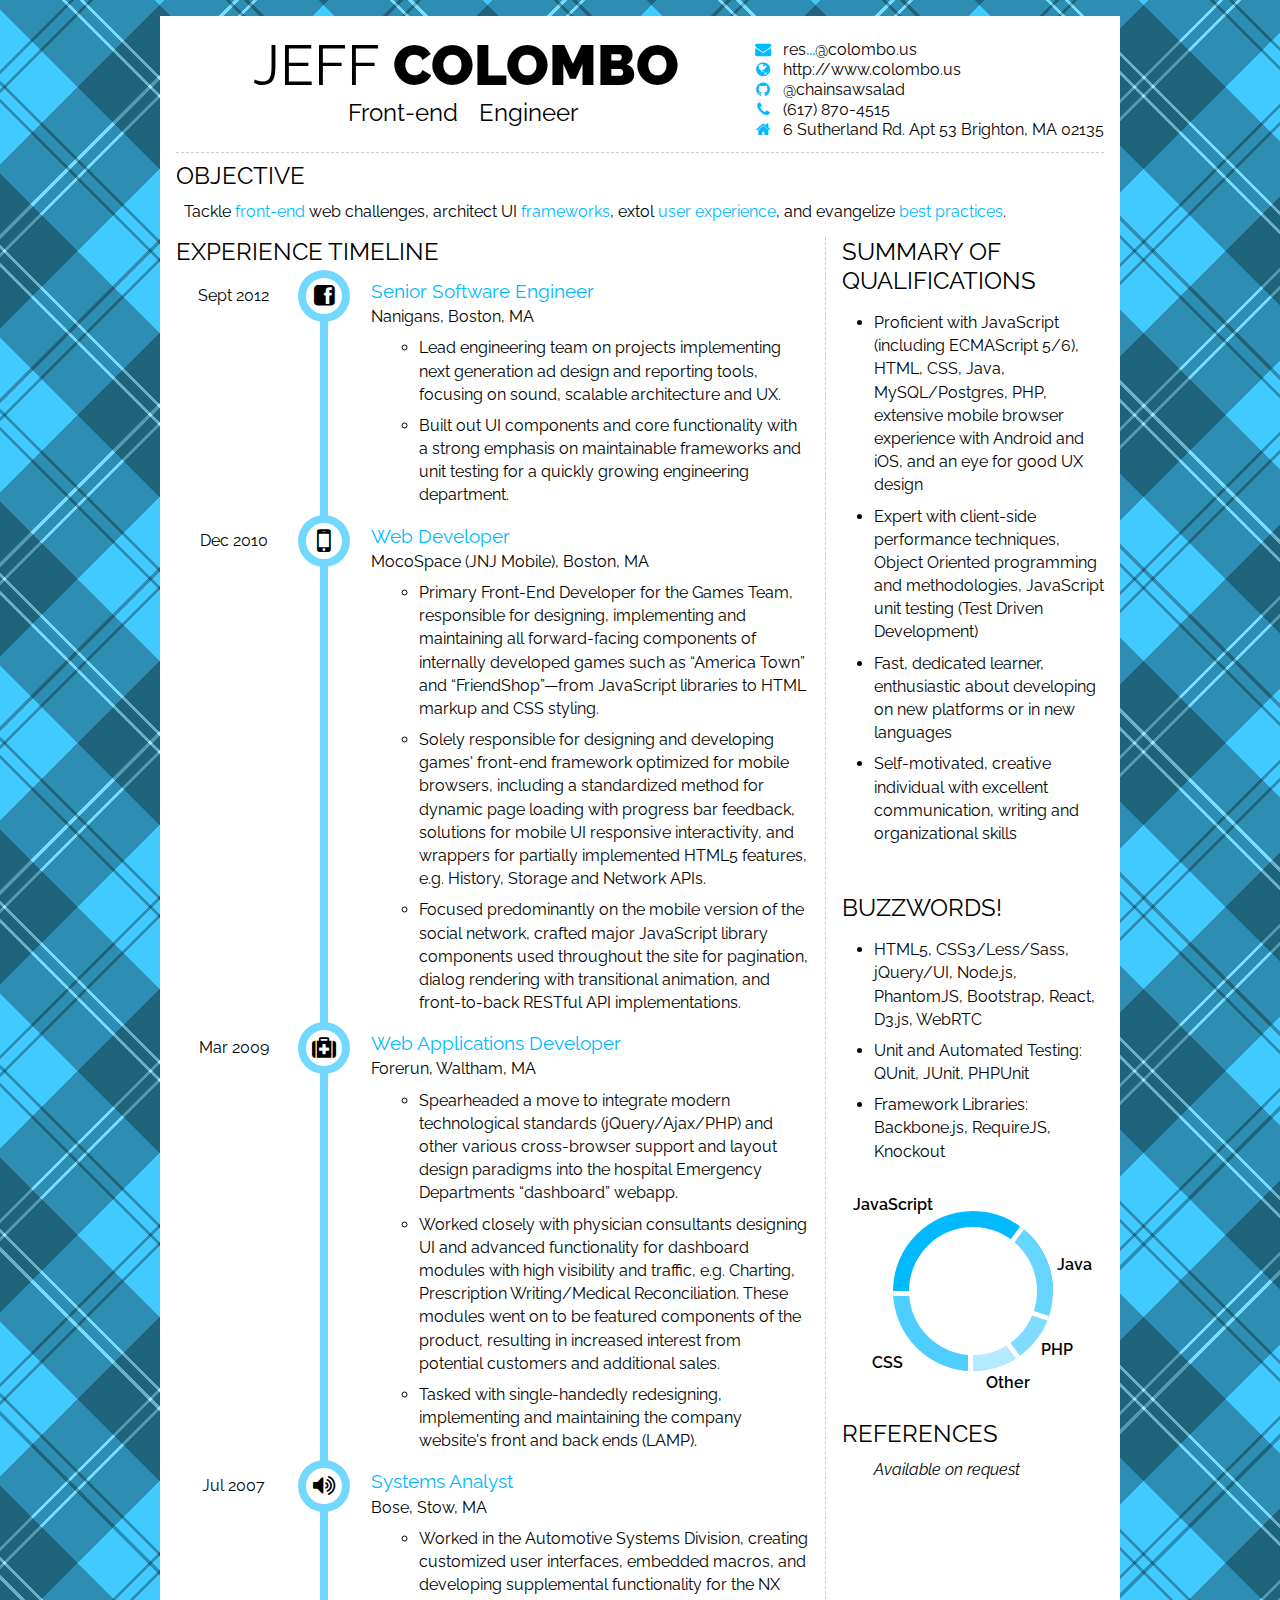
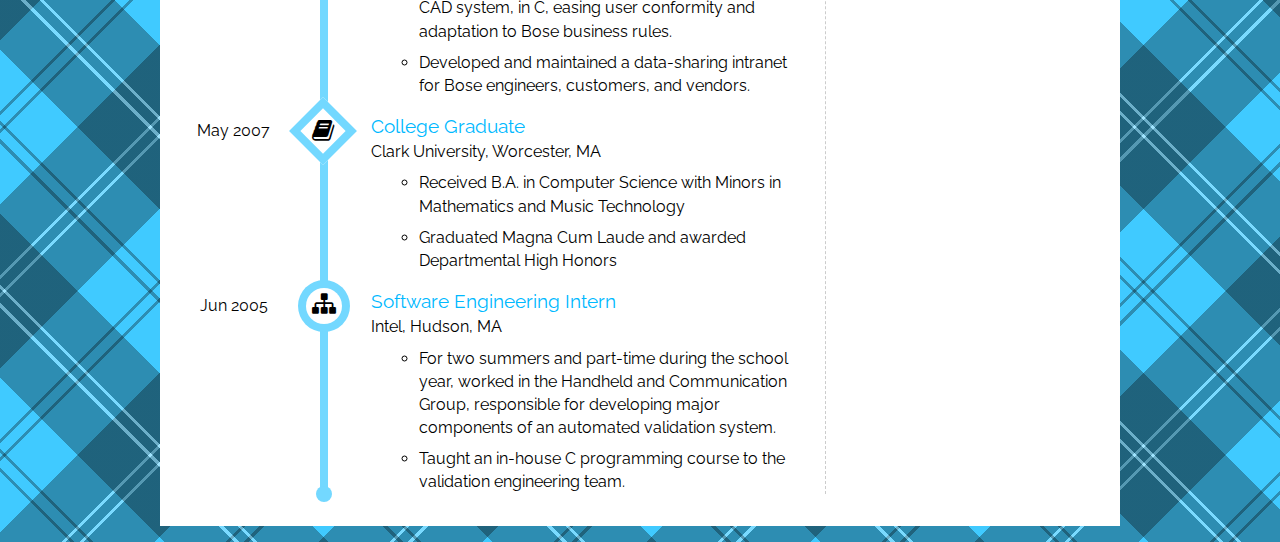
==== commit 9cd5a51c: "Update buzzwords" ====
--- a/resume.html
+++ b/resume.html
@@ -77,9 +77,9 @@
 
         <aside class="resume-section gutter__aside buzzwords">
           <ul>
-            <li>HTML5, CSS3/Less/Sass, jQuery/UI, Node.js, PhantomJS, Bootstrap, React, D3.js</li>
+            <li>HTML5, CSS3/Less/Sass, jQuery/UI, Node.js, PhantomJS, Bootstrap, React, D3.js, WebRTC</li>
             <li>Unit and Automated Testing: QUnit, JUnit, PHPUnit</li>
-            <li>Framework Libraries: Backbone.js, RequireJS, Knockout, AngularJS</li>
+            <li>Framework Libraries: Backbone.js, RequireJS, Knockout</li>
           </ul>
         </aside>
 
--- a/stylesheets/css/resume.css
+++ b/stylesheets/css/resume.css
@@ -52,7 +52,7 @@
 /* makes the font 33% larger relative to the icon container */
 .icon-large:before {
   vertical-align: -10%;
-  font-size: 1.3333333333333333em;
+  font-size: 1.33333333em;
 }
 /* makes sure icons active on rollover in links */
 a [class^="icon-"],
@@ -63,16 +63,16 @@
 [class^="icon-"].icon-fixed-width,
 [class*=" icon-"].icon-fixed-width {
   display: inline-block;
-  width: 1.1428571428571428em;
+  width: 1.14285714em;
   text-align: right;
-  padding-right: 0.2857142857142857em;
+  padding-right: 0.28571429em;
 }
 [class^="icon-"].icon-fixed-width.icon-large,
 [class*=" icon-"].icon-fixed-width.icon-large {
-  width: 1.4285714285714286em;
+  width: 1.42857143em;
 }
 .icons-ul {
-  margin-left: 2.142857142857143em;
+  margin-left: 2.14285714em;
   list-style-type: none;
 }
 .icons-ul > li {
@@ -80,8 +80,8 @@
 }
 .icons-ul .icon-li {
   position: absolute;
-  left: -2.142857142857143em;
-  width: 2.142857142857143em;
+  left: -2.14285714em;
+  width: 2.14285714em;
   text-align: center;
   line-height: inherit;
 }
@@ -1527,7 +1527,6 @@
   margin-bottom: 0.5em;
   overflow: auto;
   /* clearfix for contact-info-wrapper */
-
   white-space: nowrap;
 }
 footer {
@@ -1572,13 +1571,15 @@
 .name-title-collection {
   display: inline-block;
 }
-/* h1 */.name-title-collection__name {
+/* h1 */
+.name-title-collection__name {
   font-size: 3.5em;
 }
 .name-title-collection__name .name-title-collection__name__last {
   font-weight: 900;
 }
-/* h2 */.name-title-collection__title {
+/* h2 */
+.name-title-collection__title {
   text-transform: none;
 }
 /***********************/
@@ -1586,29 +1587,23 @@
 /***********************/
 .name-title-collection__title .flipper {
   display: inline-block;
-  -webkit-perspective: 1000;
-  -moz-perspective: 1000;
-  perspective: 1000;
 }
 .name-title-collection__title .word-container {
   position: relative;
   -webkit-transition: .6s;
   -webkit-transform-style: preserve-3d;
-  -moz-transition: .6s;
-  -moz-transform-style: preserve-3d;
   transition: .6s;
   transform-style: preserve-3d;
   -webkit-transform-origin: 100% 0.75em;
-  -moz-transform-origin: 100% 0.75em;
   transform-origin: 100% 0.75em;
   -webkit-animation: spin 20s ease 10s infinite reverse;
-  -moz-animation: spin 20s ease 10s infinite reverse;
   animation: spin 20s ease 10s infinite reverse;
+  -ms-animation: none;
 }
 .name-title-collection__title .word-container.adjectives {
   -webkit-animation: spin 20s ease 22.5s infinite reverse;
-  -moz-animation: spin 20s ease 22.5s infinite reverse;
   animation: spin 20s ease 22.5s infinite reverse;
+  -ms-animation: none;
 }
 .name-title-collection__title__word {
   position: absolute;
@@ -1616,7 +1611,6 @@
   left: 0;
   background-color: #ffffff;
   -webkit-backface-visibility: hidden;
-  -moz-backface-visibility: hidden;
   backface-visibility: hidden;
 }
 .name-title-collection__title .flipper,
@@ -1626,22 +1620,18 @@
 }
 .name-title-collection__title__word:first-child {
   -webkit-transform: translateZ(0.75em);
-  -moz-transform: translateZ(0.75em);
   transform: translateZ(0.75em);
 }
 .name-title-collection__title__word:nth-child(2) {
   -webkit-transform: rotateX(-270deg) translateZ(0.75em);
-  -moz-transform: rotateX(-270deg) translateZ(0.75em);
   transform: rotateX(-270deg) translateZ(0.75em);
 }
 .name-title-collection__title__word:nth-child(3) {
   -webkit-transform: rotateX(-180deg) translateZ(0.75em);
-  -moz-transform: rotateX(-180deg) translateZ(0.75em);
   transform: rotateX(-180deg) translateZ(0.75em);
 }
 .name-title-collection__title__word:last-child {
   -webkit-transform: rotateX(-90deg) translateZ(0.75em);
-  -moz-transform: rotateX(-90deg) translateZ(0.75em);
   transform: rotateX(-90deg) translateZ(0.75em);
 }
 @-webkit-keyframes spin {
@@ -1671,6 +1661,35 @@
   }
   to {
     -webkit-transform: rotateX(360deg);
+  }
+}
+@keyframes spin {
+  from {
+    transform: rotateX(0deg);
+  }
+  20% {
+    transform: rotateX(0deg);
+  }
+  25% {
+    transform: rotateX(90deg);
+  }
+  45% {
+    transform: rotateX(90deg);
+  }
+  50% {
+    transform: rotateX(180deg);
+  }
+  70% {
+    transform: rotateX(180deg);
+  }
+  75% {
+    transform: rotateX(270deg);
+  }
+  95% {
+    transform: rotateX(270deg);
+  }
+  to {
+    transform: rotateX(360deg);
   }
 }
 /*********************/
@@ -1783,11 +1802,13 @@
   height: 2em;
   border: 8px solid #73d8ff;
   -webkit-transform: rotateZ(45deg);
+  transform: rotateZ(45deg);
   margin-left: -1.175em;
   margin-top: -0.25em;
 }
 .timeline-point__icon.diamond .font-icon {
   -webkit-transform: rotateZ(-45deg);
+  transform: rotateZ(-45deg);
   display: inline-block;
 }
 .timeline-point__icon.offcenter {
@@ -1806,7 +1827,6 @@
   margin: 2em auto;
   border-radius: 100%;
   /*box-shadow: 0 0 10px 1px @lowlight-color;*/
-
 }
 .skill-chart .skill-chart__hole {
   position: absolute;
@@ -1820,7 +1840,6 @@
   background-color: #fff;
   border-radius: 8em;
   /*box-shadow: inset 0 0 10px 1px @lowlight-color;*/
-
 }
 .skill-chart .skill-chart__slice {
   background-color: #00b9ff;
@@ -1832,6 +1851,7 @@
   border-right: 5px solid #fff;
   border-bottom: 5px solid #fff;
   -webkit-transform-origin: bottom right;
+  transform-origin: bottom right;
 }
 .skill-chart .skill-chart__slice__label {
   position: absolute;
@@ -1843,57 +1863,65 @@
   border-radius: 5em 5em 0 0;
   border-right: 0 none;
   -webkit-transform: rotateZ(0deg);
+  transform: rotateZ(0deg);
   background-color: #00b9ff;
   -webkit-transform-origin: bottom;
+  transform-origin: bottom;
 }
 .skill-chart .slice-1 .skill-chart__slice__label {
   -webkit-transform: rotateZ(0deg);
+  transform: rotateZ(0deg);
   display: inline-block;
   left: -25%;
   top: -20%;
 }
 .skill-chart .slice-2 {
-  -webkit-transform: rotateZ(125.99999999999999deg);
+  -webkit-transform: rotateZ(126deg);
+  transform: rotateZ(126deg);
   background-color: #66d5ff;
 }
 .skill-chart .slice-2 .skill-chart__slice__label {
-  -webkit-transform: rotateZ(-125.99999999999999deg);
+  -webkit-transform: rotateZ(-126deg);
+  transform: rotateZ(-126deg);
   display: inline-block;
   top: 5%;
   left: -25%;
 }
 .skill-chart .slice-3 {
-  -webkit-transform: rotateZ(198.00000000000003deg);
+  -webkit-transform: rotateZ(198deg);
+  transform: rotateZ(198deg);
   background-color: #80dcff;
 }
 .skill-chart .slice-3 .skill-chart__slice__label {
-  -webkit-transform: rotateZ(-198.00000000000003deg);
+  -webkit-transform: rotateZ(-198deg);
+  transform: rotateZ(-198deg);
   display: inline-block;
-  left: -40%;
-  bottom: 35%;
+  left: -45%;
+  bottom: 20%;
 }
 .skill-chart .slice-4 {
-  -webkit-transform: rotateZ(251.99999999999997deg);
+  -webkit-transform: rotateZ(234deg);
+  transform: rotateZ(234deg);
   background-color: #b3eaff;
 }
 .skill-chart .slice-4 .skill-chart__slice__label {
-  -webkit-transform: rotateZ(-251.99999999999997deg);
+  -webkit-transform: rotateZ(-234deg);
+  transform: rotateZ(-234deg);
   display: inline-block;
   left: -50%;
-  bottom: 0;
+  bottom: 15%;
 }
 .skill-chart .slice-5 {
   -webkit-transform: rotateZ(270deg);
+  transform: rotateZ(270deg);
   background-color: #4dceff;
 }
 .skill-chart .slice-5 .skill-chart__slice__label {
   -webkit-transform: rotateZ(-270deg);
+  transform: rotateZ(-270deg);
   display: inline-block;
   top: -20%;
   left: -10%;
-}
-@media only screen and (max-device-width: 480px) {
-  
 }
 @media print {
   body {
@@ -1917,7 +1945,6 @@
   }
   .resume .name-title-collection__title .word-container {
     -webkit-animation: none;
-    -moz-animation: none;
     animation: none;
   }
   .name-title-collection__title__word {
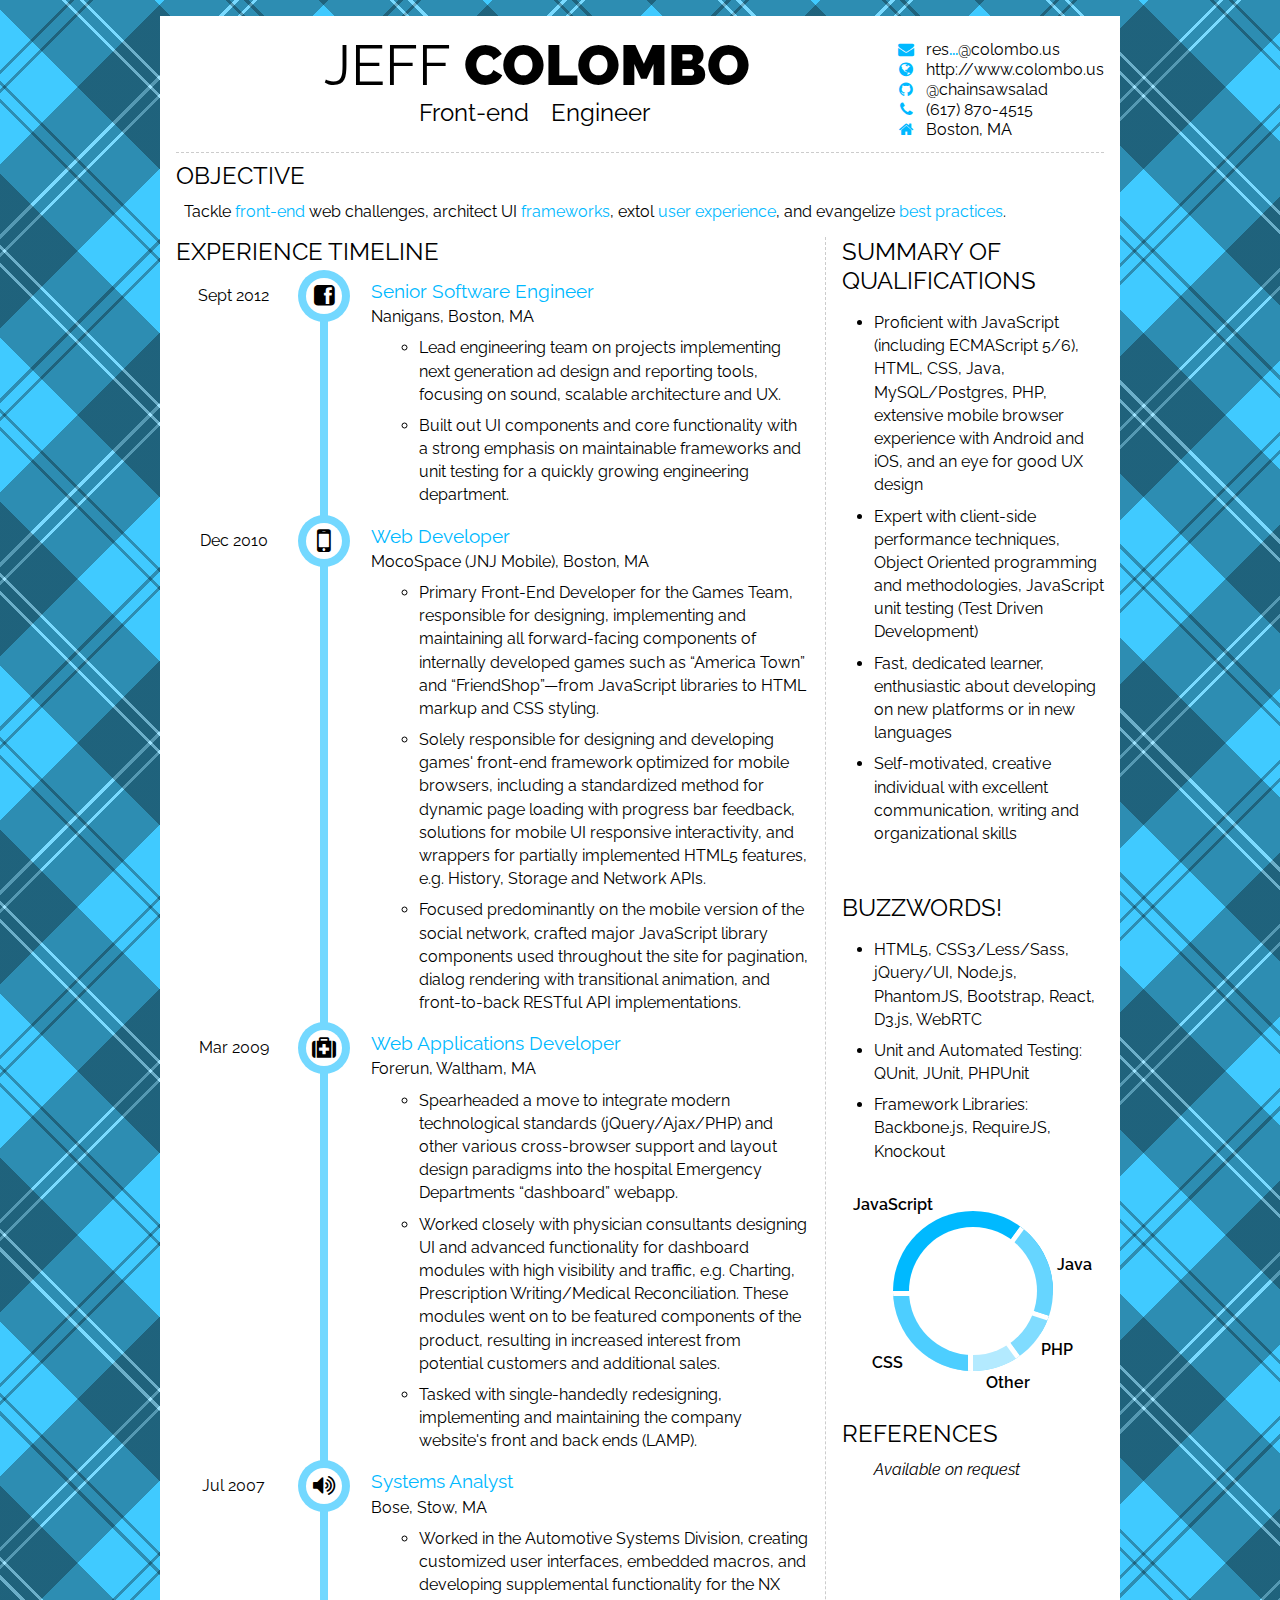
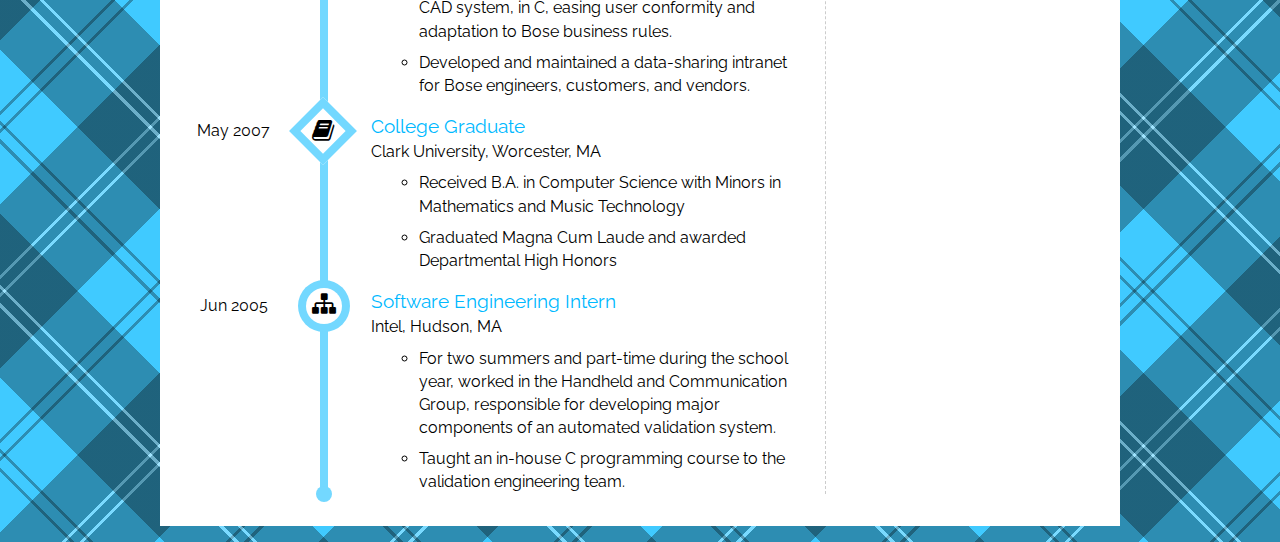
==== commit 6487f249: "Simplify address" ====
--- a/resume.html
+++ b/resume.html
@@ -5,7 +5,9 @@
     <title>Jeff Colombo Resume</title>
     <meta name="viewport" content="width=device-width, initial-scale=1.0">
     <meta name="description" content="Resume for Web Developer Jeff Colombo">
+
     <meta name="author" content="Jeff Colombo">
+    <link rel="author" href="https://plus.google.com/u/0/104482319399030370053"/>
 
     <link href="http://fonts.googleapis.com/css?family=Raleway:900,600,400" rel="stylesheet" type="text/css">
     <link rel="stylesheet" type="text/css" href="/stylesheets/css/resume.css" />
@@ -28,7 +30,7 @@
             <dt class="emphasis"><i class="font-icon icon-phone"></i></dt>
             <dd>(617) 870-4515</dd>
             <dt class="emphasis"><i class="font-icon icon-home"></i></dt>
-            <dd>6 Sutherland Rd. Apt 53 Brighton, MA 02135</dd>
+            <dd>Boston, MA</dd>
           </dl>
         </div>
         <hgroup class="name-title-collection">
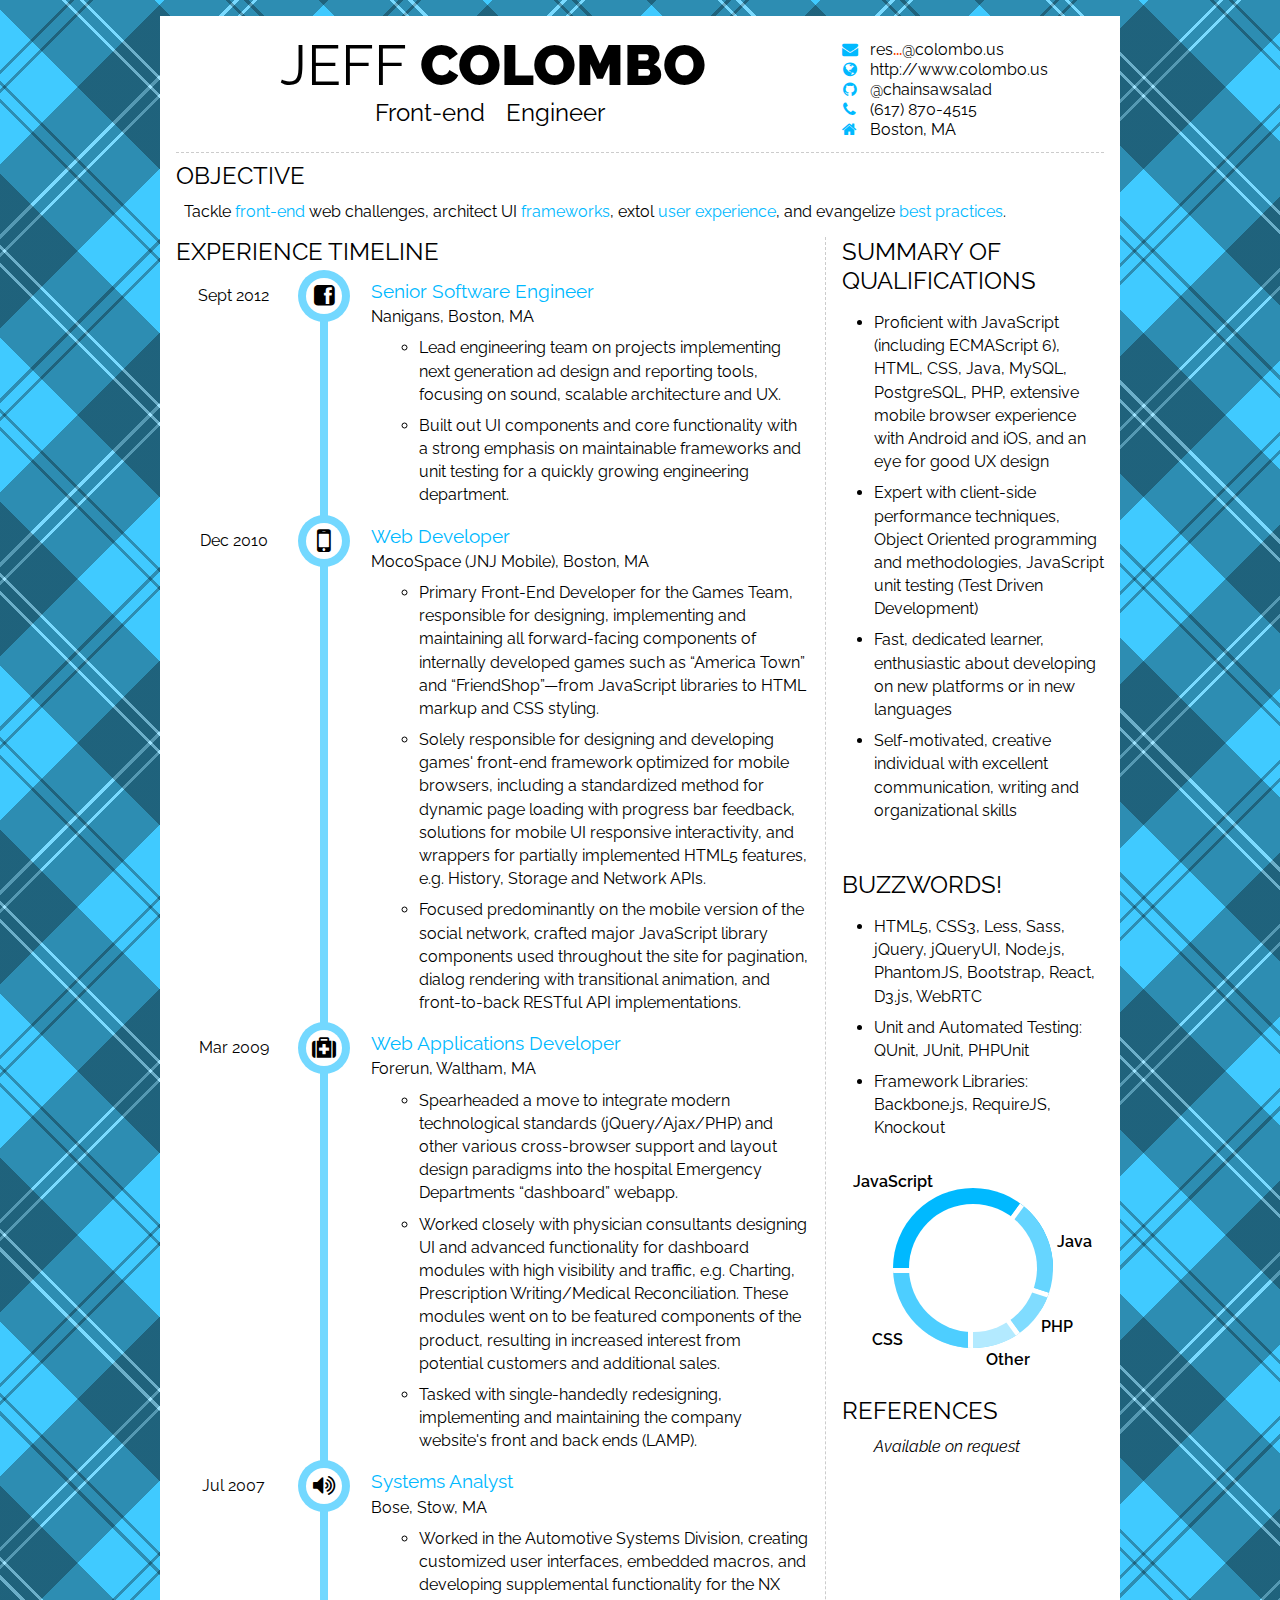
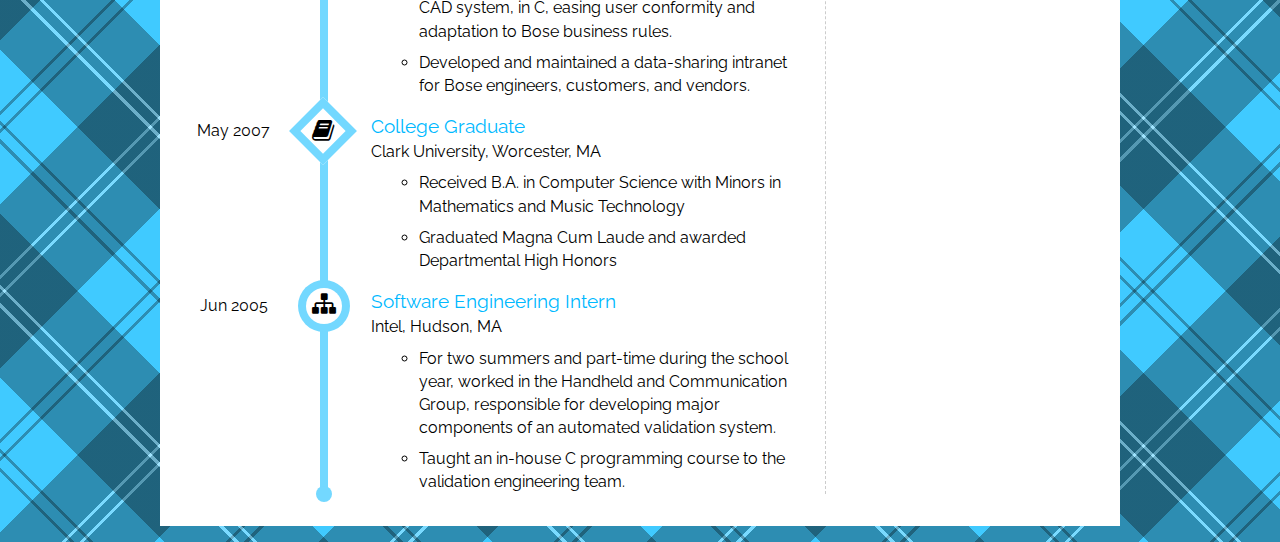
==== commit 0039a9a9: "Adjust styles" ====
--- a/resume.html
+++ b/resume.html
@@ -15,7 +15,7 @@
   <body>
     <div class="resume">
       <header>
-        <div class="contact-info-wrapper">
+        <div class="contact-info-wrapper gutter">
           <dl>
             <dt class="emphasis"><i class="font-icon icon-envelope"></i></dt>
             <dd>
@@ -68,7 +68,7 @@
 
         <aside class="resume-section gutter__aside qualifications">
           <ul>
-            <li>Proficient with JavaScript (including ECMAScript 5/6), HTML, CSS, Java, MySQL/Postgres, PHP, extensive mobile browser experience with Android and iOS, and an eye for good UX design</li>
+            <li>Proficient with JavaScript (including ECMAScript 6), HTML, CSS, Java, MySQL, PostgreSQL, PHP, extensive mobile browser experience with Android and iOS, and an eye for good UX design</li>
             <li>Expert with client-side performance techniques, Object Oriented programming and methodologies, JavaScript unit testing (Test Driven Development)</li>
             <li>Fast, dedicated learner, enthusiastic about developing on new platforms or in new languages</li>
             <li>Self-motivated, creative individual with excellent communication, writing and organizational skills</li>
@@ -79,7 +79,7 @@
 
         <aside class="resume-section gutter__aside buzzwords">
           <ul>
-            <li>HTML5, CSS3/Less/Sass, jQuery/UI, Node.js, PhantomJS, Bootstrap, React, D3.js, WebRTC</li>
+            <li>HTML5, CSS3, Less, Sass, jQuery, jQueryUI, Node.js, PhantomJS, Bootstrap, React, D3.js, WebRTC</li>
             <li>Unit and Automated Testing: QUnit, JUnit, PHPUnit</li>
             <li>Framework Libraries: Backbone.js, RequireJS, Knockout</li>
           </ul>
--- a/stylesheets/css/resume.css
+++ b/stylesheets/css/resume.css
@@ -1508,6 +1508,9 @@
 body ::selection {
   background: #cccccc;
 }
+a {
+  color: #ff4600;
+}
 p {
   margin: 0;
 }
@@ -1701,10 +1704,6 @@
 .emphasis {
   color: #00b9ff;
 }
-.gutter {
-  float: right;
-  width: 30%;
-}
 .content {
   width: 70%;
   padding-right: 1em;
@@ -1729,7 +1728,9 @@
 .resume-section__body-wrapper {
   padding-left: .5em;
 }
-.gutter.resume-section__body-wrapper {
+.gutter {
+  float: right;
+  width: 30%;
   padding-left: 1em;
   margin-left: 1em;
 }
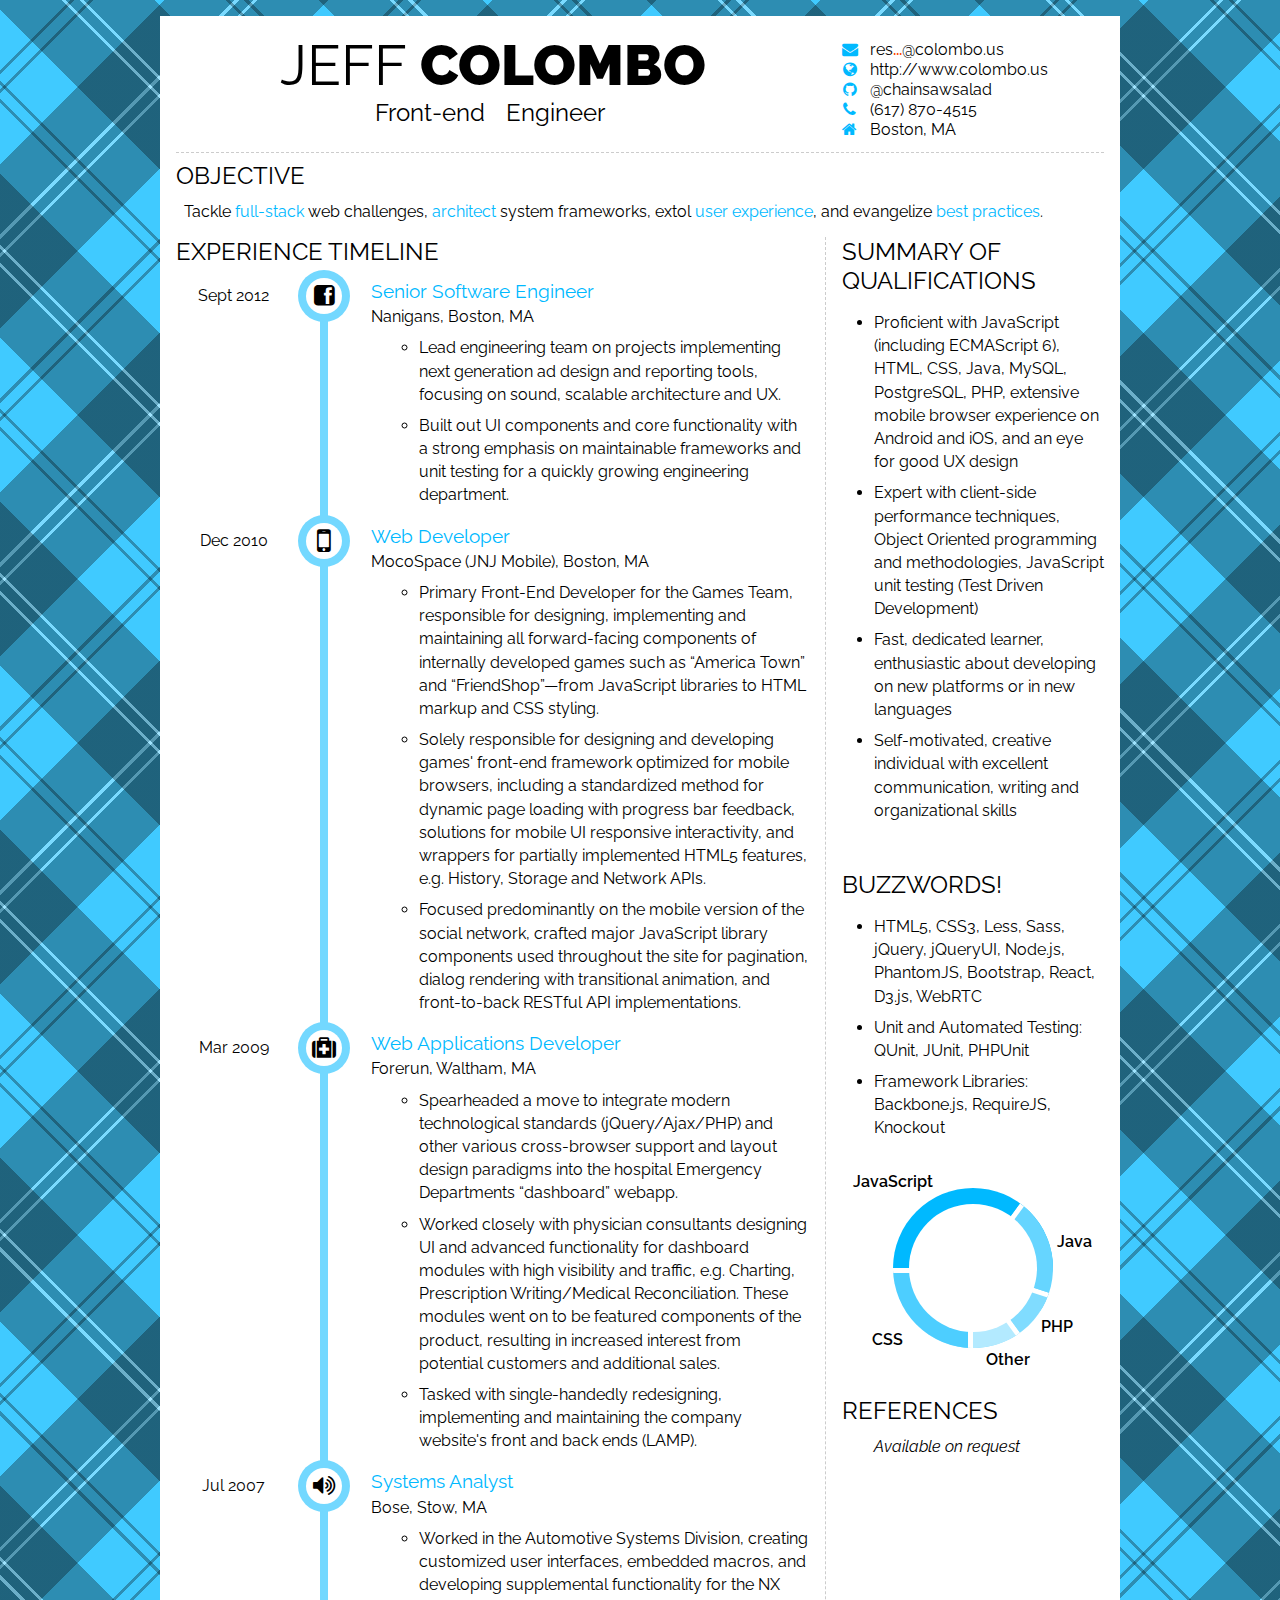
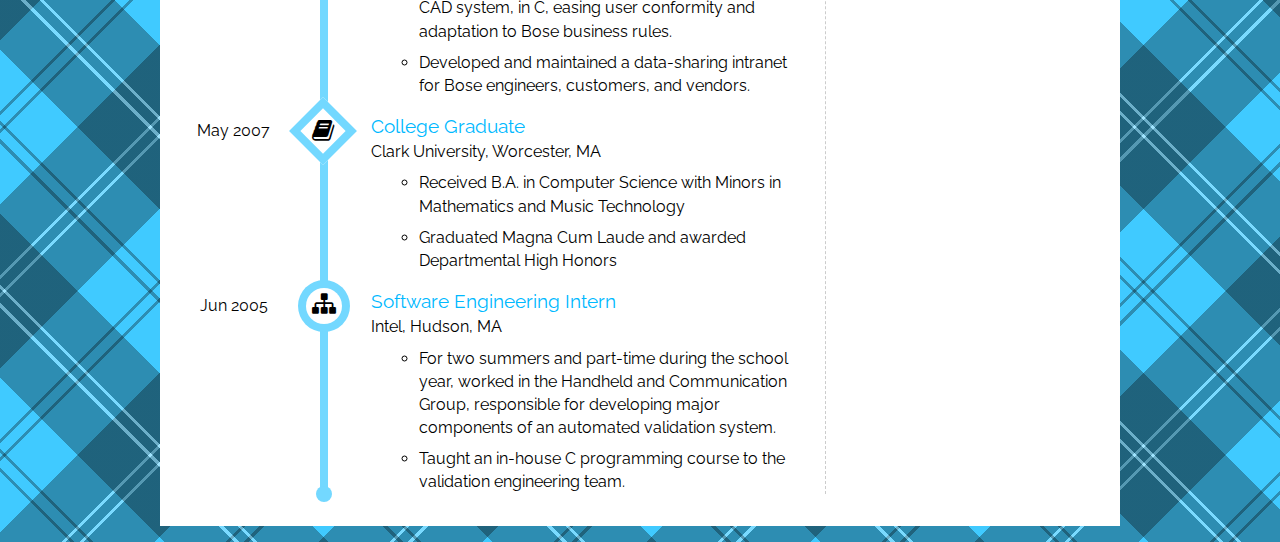
==== commit 7ba72e39: "Updated language of Objective and Qualifications" ====
--- a/resume.html
+++ b/resume.html
@@ -59,7 +59,7 @@
       <section class="resume-section objective">
         <h2 class="section-title">Objective</h2>
         <div class="resume-section__body-wrapper">
-          <p>Tackle <span class="emphasis">front-end</span> web challenges, architect UI <span class="emphasis">frameworks</span>, extol <span class="emphasis">user experience</span>, and evangelize <span class="emphasis">best practices</span>.</p>
+          <p>Tackle <span class="emphasis">full-stack</span> web challenges, <span class="emphasis">architect</span> system frameworks, extol <span class="emphasis">user experience</span>, and evangelize <span class="emphasis">best practices</span>.</p>
         </div>
       </section>
 
@@ -68,7 +68,7 @@
 
         <aside class="resume-section gutter__aside qualifications">
           <ul>
-            <li>Proficient with JavaScript (including ECMAScript 6), HTML, CSS, Java, MySQL, PostgreSQL, PHP, extensive mobile browser experience with Android and iOS, and an eye for good UX design</li>
+            <li>Proficient with JavaScript (including ECMAScript 6), HTML, CSS, Java, MySQL, PostgreSQL, PHP, extensive mobile browser experience on Android and iOS, and an eye for good UX design</li>
             <li>Expert with client-side performance techniques, Object Oriented programming and methodologies, JavaScript unit testing (Test Driven Development)</li>
             <li>Fast, dedicated learner, enthusiastic about developing on new platforms or in new languages</li>
             <li>Self-motivated, creative individual with excellent communication, writing and organizational skills</li>
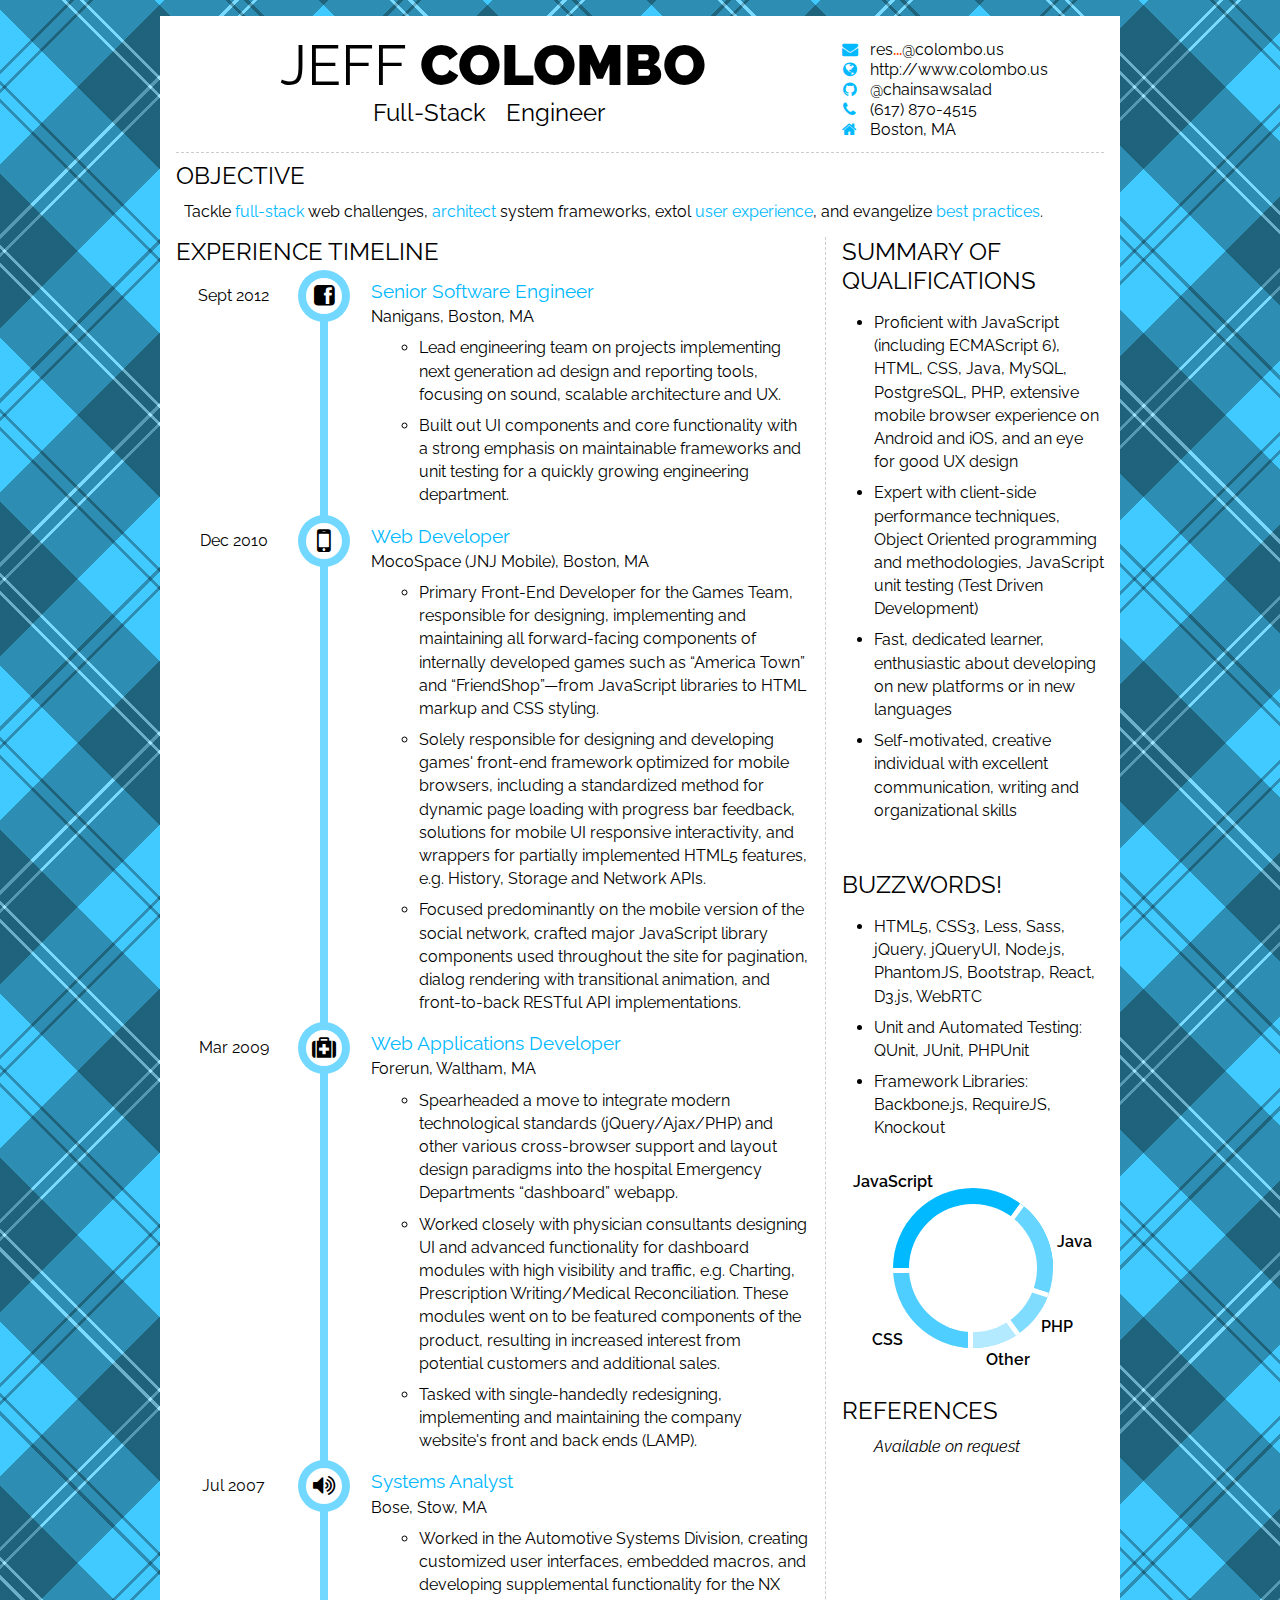
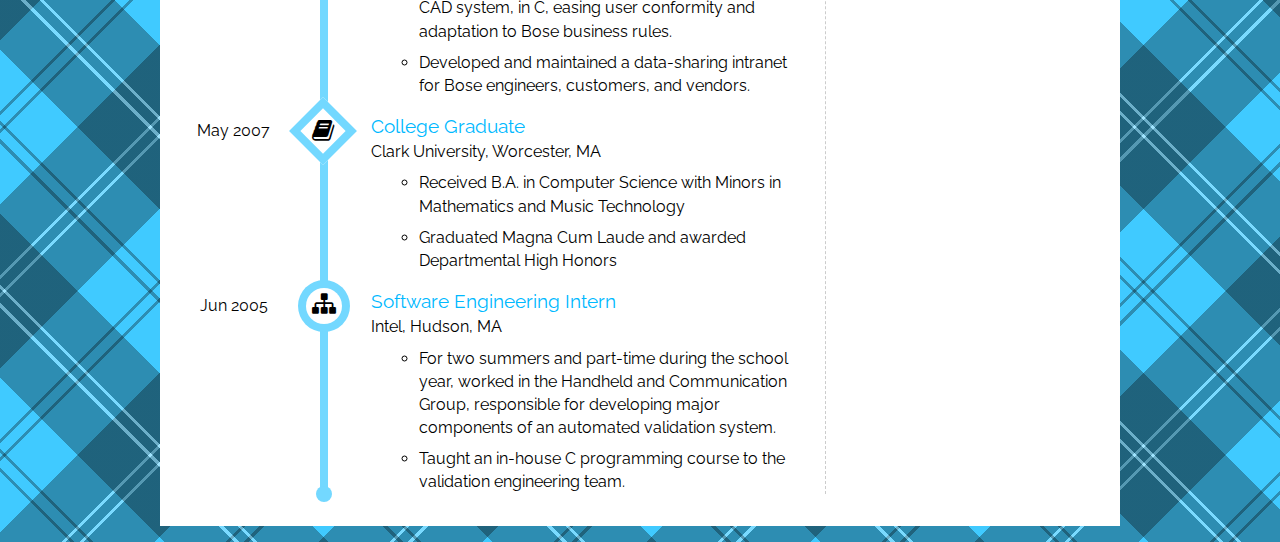
==== commit c274b6c6: "New honorifics" ====
--- a/resume.html
+++ b/resume.html
@@ -38,8 +38,9 @@
           <h2 class="name-title-collection__title">
             <div class="flipper">
               <div class="adjectives word-container">
-                <span class="name-title-collection__title__word front">Front-end</span>
-                <span class="name-title-collection__title__word back">Client-side</span>
+                <span class="name-title-collection__title__word front">Full-Stack</span>
+                <span class="name-title-collection__title__word back">Front-End</span>
+                <span class="name-title-collection__title__word front">Client-Side</span>
                 <span class="name-title-collection__title__word front">Web</span>
                 <span class="name-title-collection__title__word front">UI</span>
               </div>
@@ -49,6 +50,7 @@
                 <span class="name-title-collection__title__word front">Engineer</span>
                 <span class="name-title-collection__title__word back">Developer</span>
                 <span class="name-title-collection__title__word front">Architect</span>
+                <span class="name-title-collection__title__word front">Designer</span>
                 <span class="name-title-collection__title__word front">Guy</span>
               </div>
             </div>
